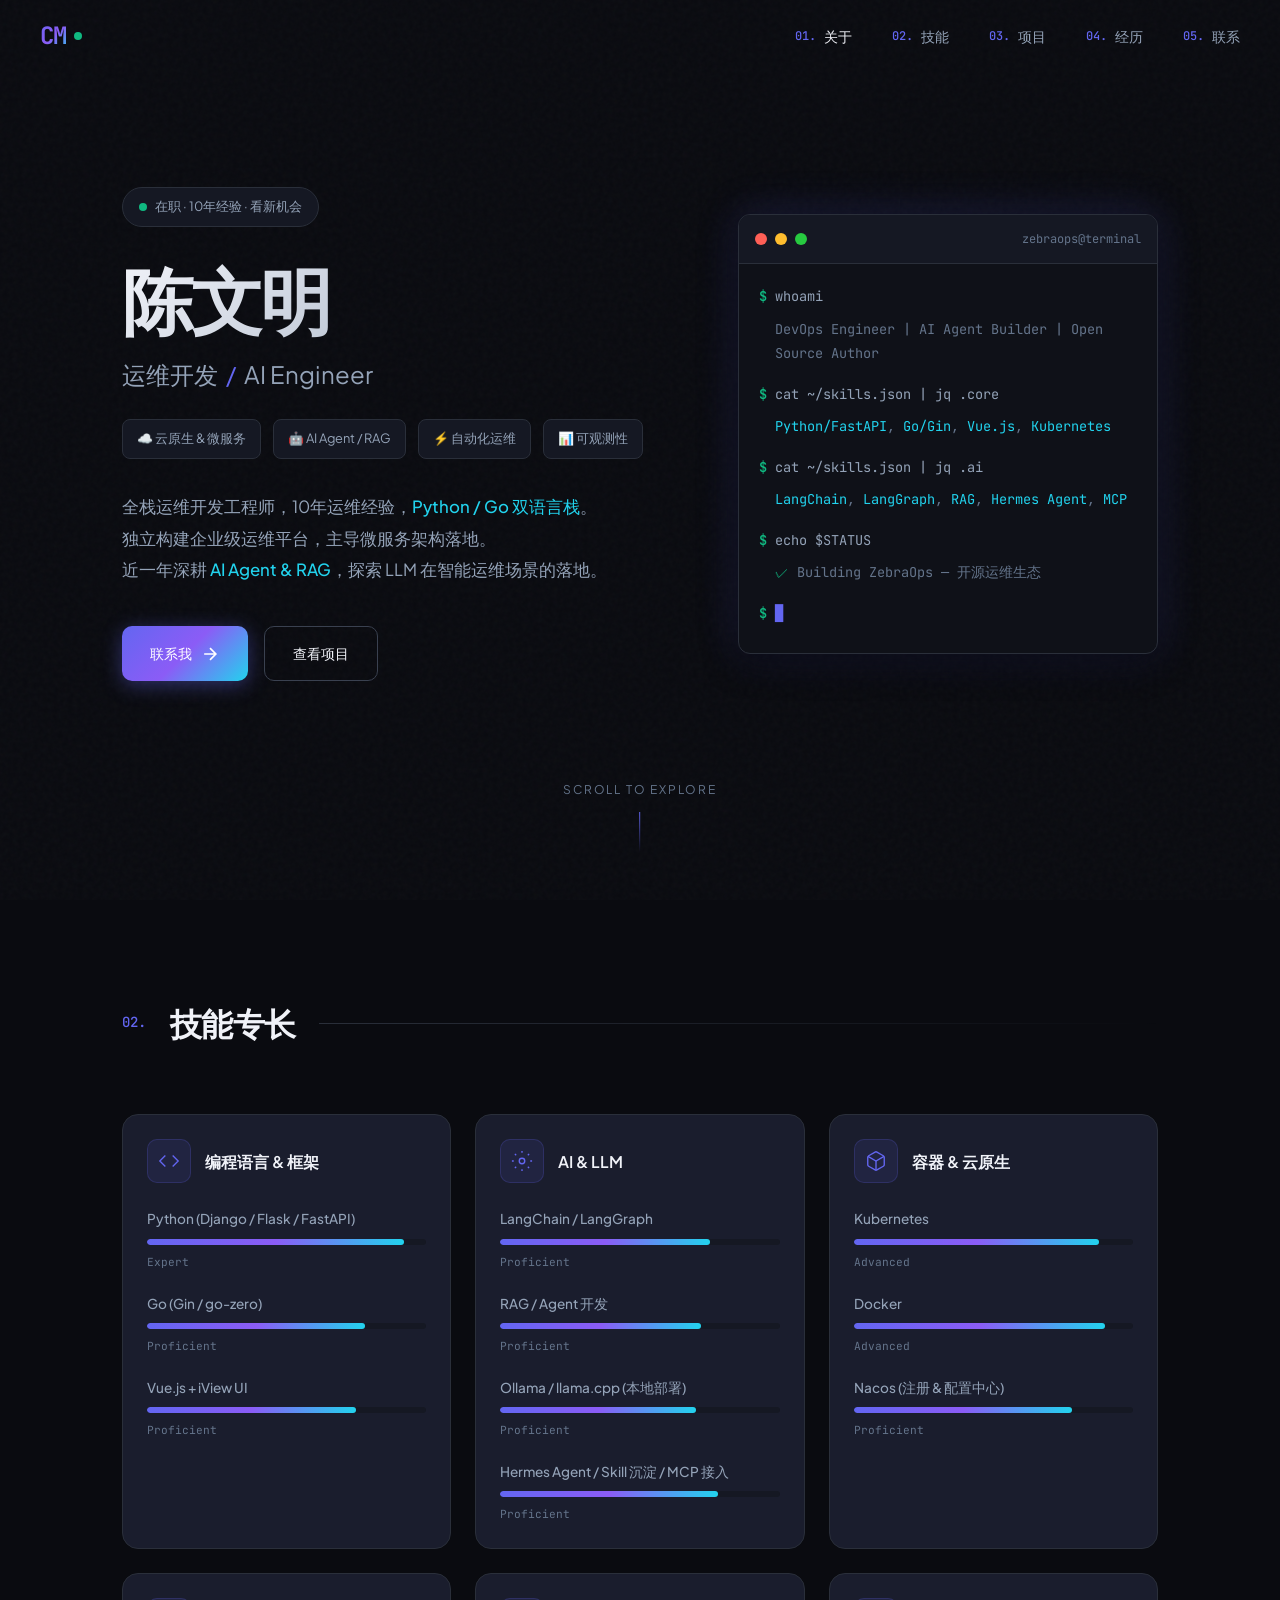
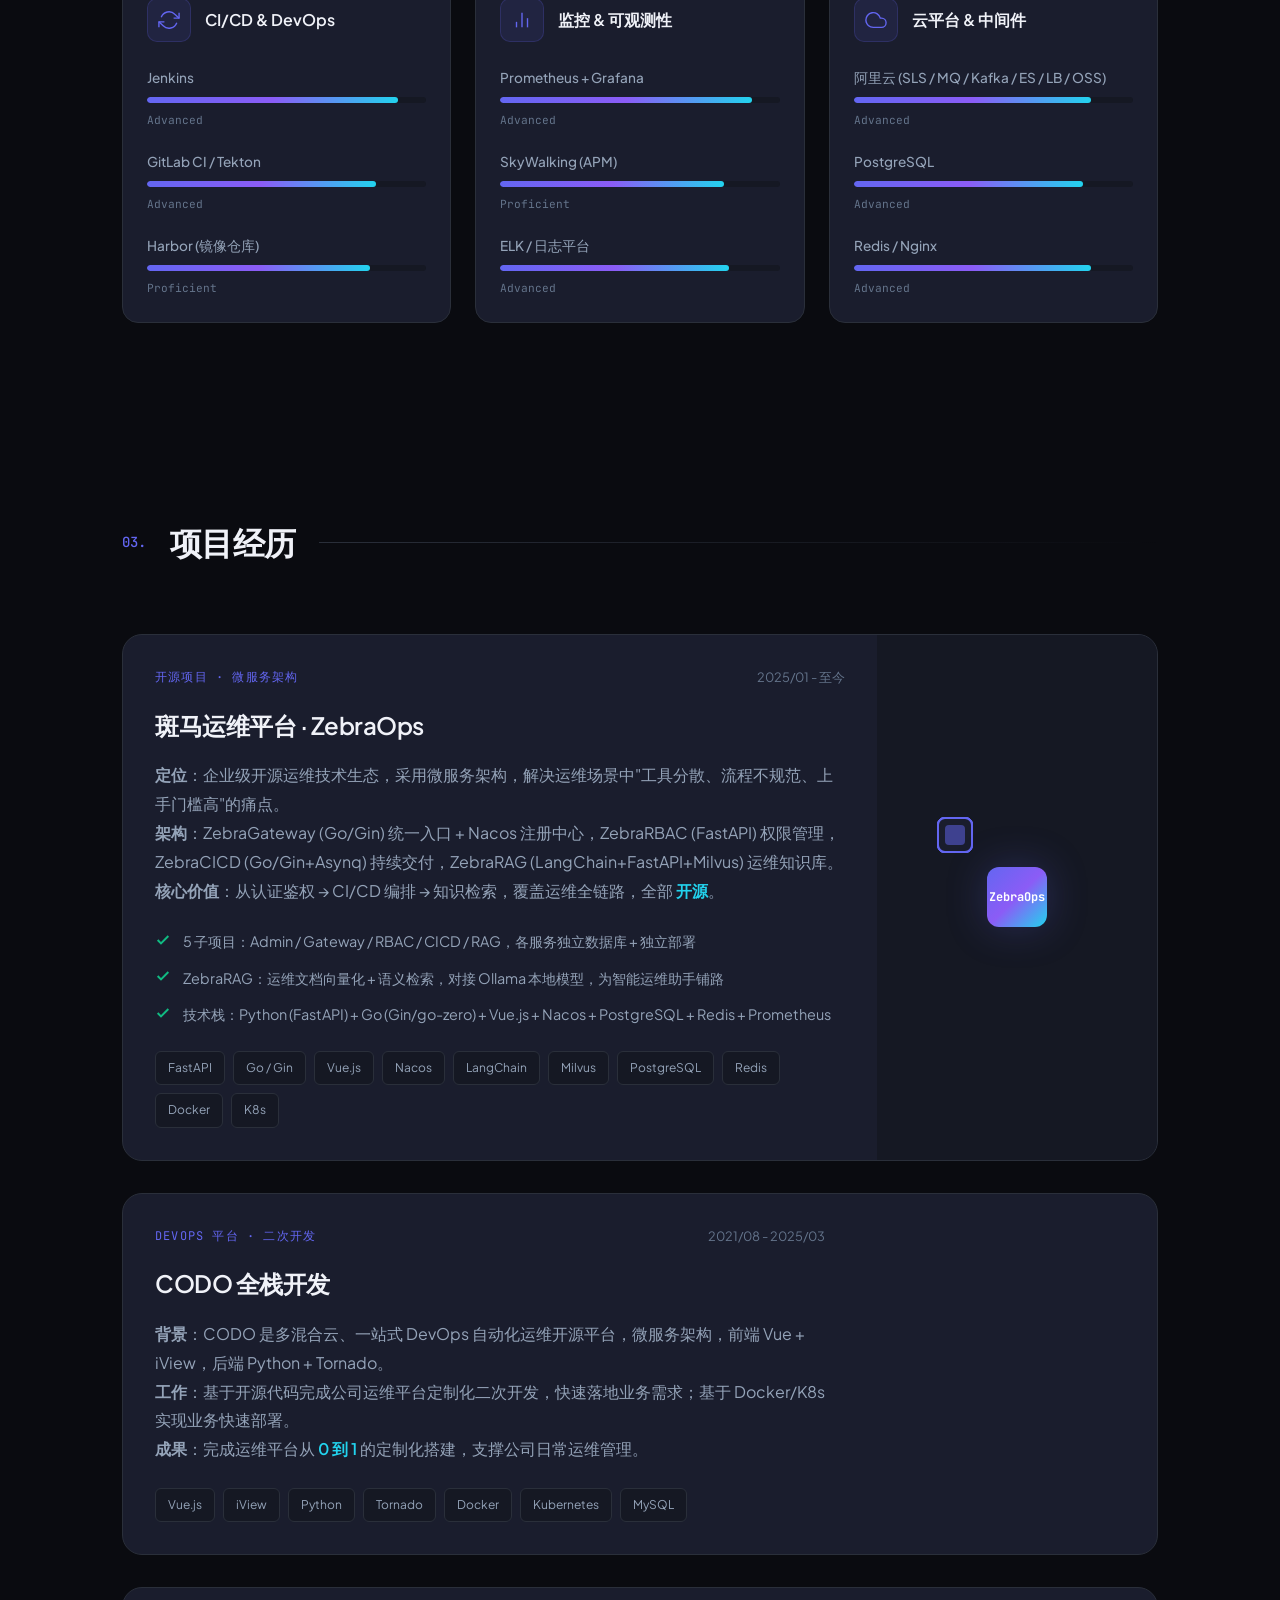
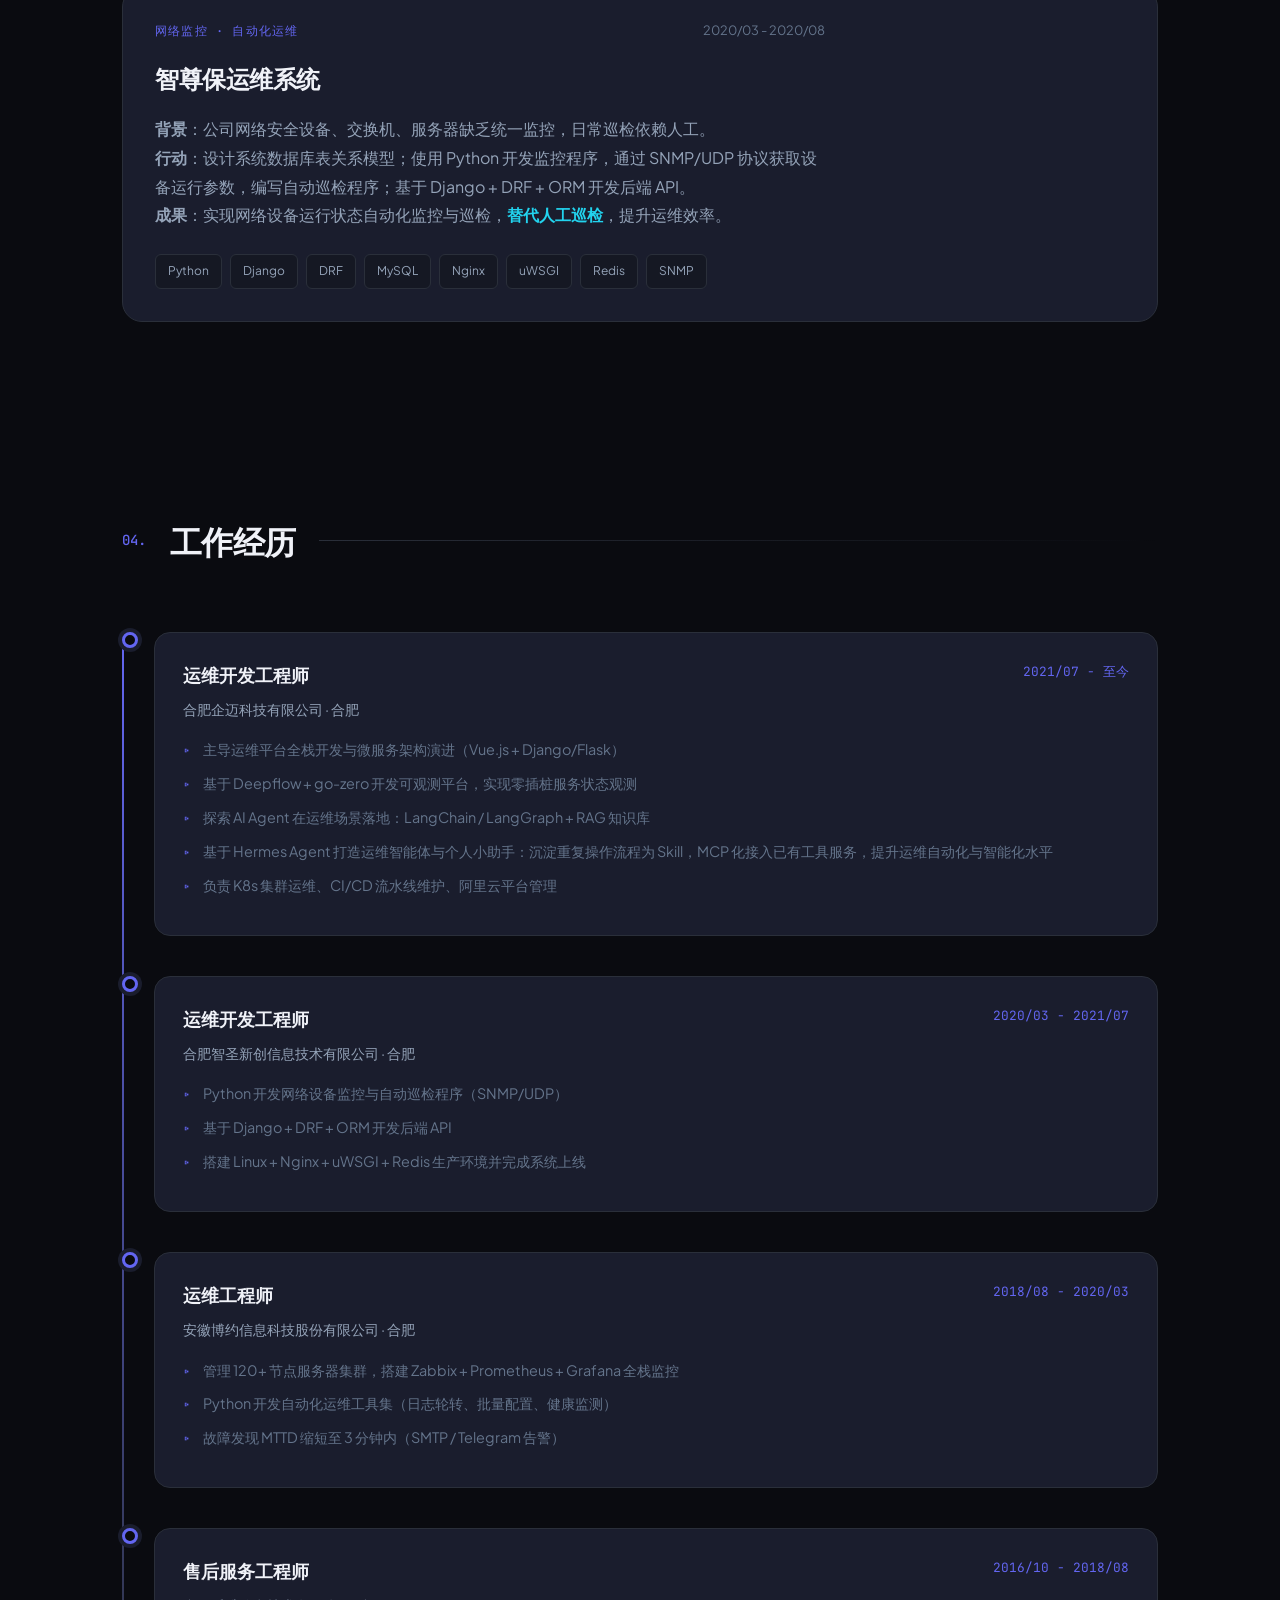
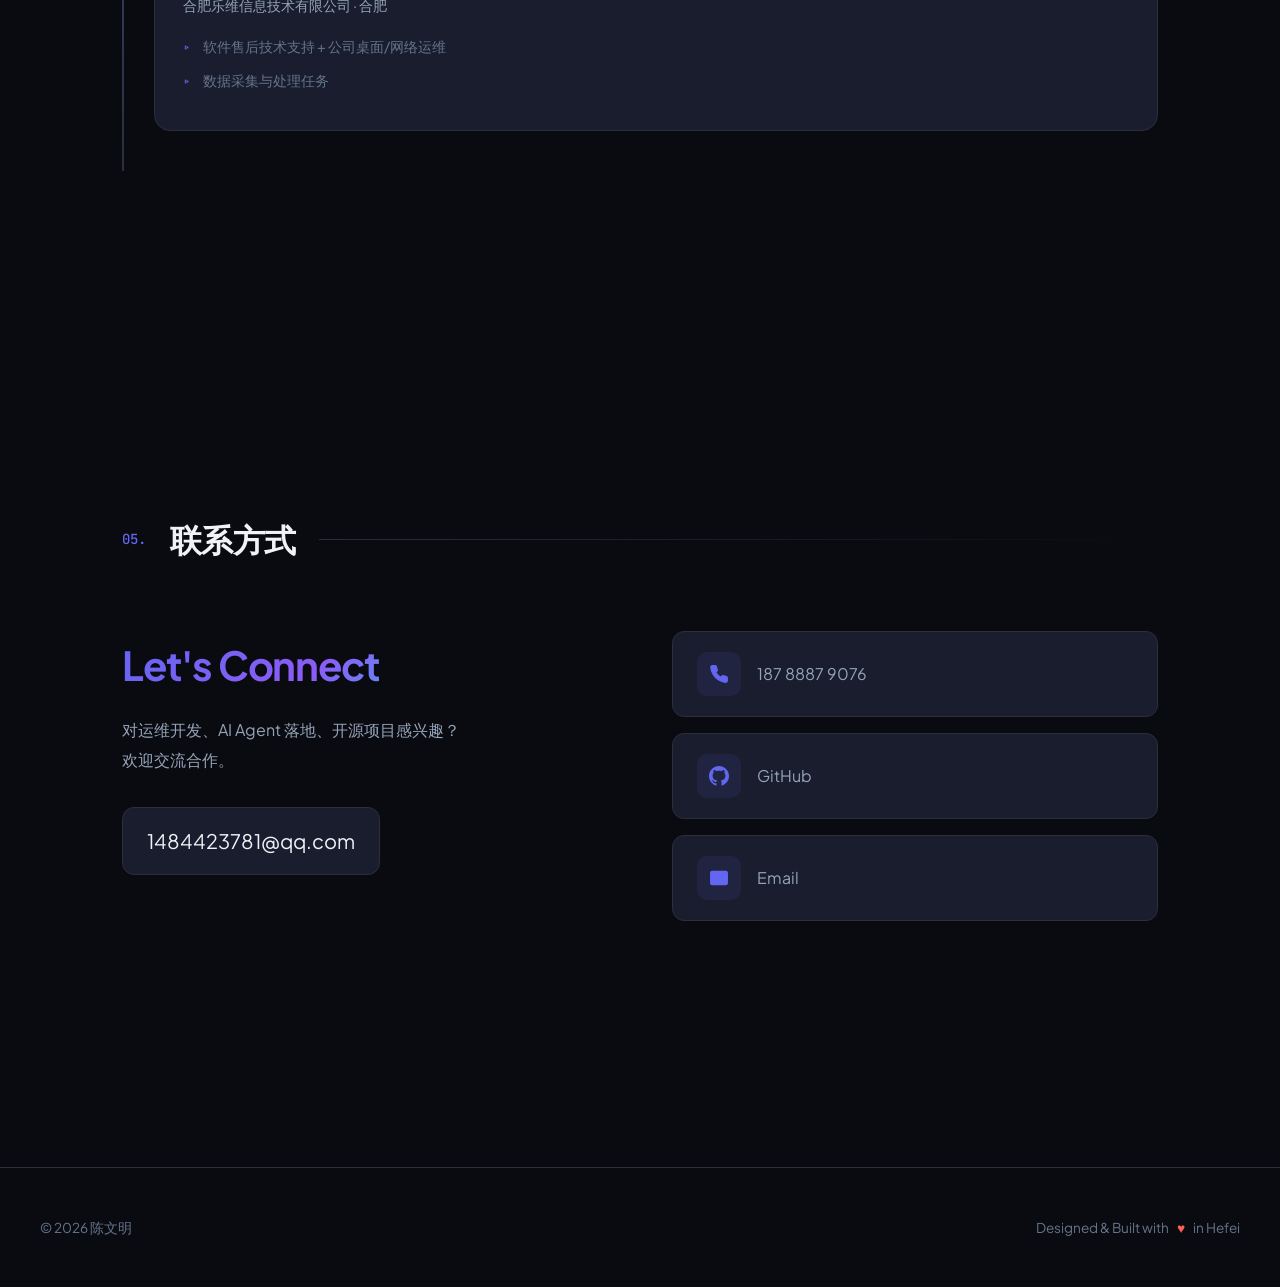
==== index.html @ 39ddcf72 "初始化简历仓库：在线版 + 打印版 PDF Co-Authored-By: Claude <noreply@anthropic.com>" ====
<!DOCTYPE html>
<html lang="zh-CN">
<head>
  <meta charset="UTF-8">
  <meta name="viewport" content="width=device-width, initial-scale=1.0">
  <title>陈文明 | 运维开发 / AI Engineer</title>
  <link rel="preconnect" href="https://fonts.googleapis.com">
  <link rel="preconnect" href="https://fonts.gstatic.com" crossorigin>
  <link href="https://fonts.googleapis.com/css2?family=JetBrains+Mono:wght@400;500;600&family=Plus+Jakarta+Sans:wght@300;400;500;600;700&display=swap" rel="stylesheet">
  <link rel="stylesheet" href="styles.css">
</head>
<body>
  <!-- 动态背景 -->
  <div class="bg-canvas" id="bgCanvas"></div>
  <div class="noise-overlay"></div>

  <!-- 导航栏 -->
  <nav class="navbar" id="navbar">
    <div class="nav-content">
      <a href="#" class="nav-logo">
        <span class="logo-text">CM</span>
        <span class="logo-dot"></span>
      </a>
      <ul class="nav-links">
        <li><a href="#about"><span>01.</span>关于</a></li>
        <li><a href="#skills"><span>02.</span>技能</a></li>
        <li><a href="#projects"><span>03.</span>项目</a></li>
        <li><a href="#experience"><span>04.</span>经历</a></li>
        <li><a href="#contact"><span>05.</span>联系</a></li>
      </ul>
      <button class="nav-toggle" aria-label="菜单">
        <span></span>
        <span></span>
        <span></span>
      </button>
    </div>
  </nav>

  <main class="container">
    <!-- 关于 - Hero Section -->
    <section class="hero" id="about">
      <div class="hero-content">
        <div class="hero-badge">
          <span class="badge-dot"></span>
          <span>在职 · 10年经验 · 看新机会</span>
        </div>
        <h1 class="hero-name">
          <span class="name-line">陈文明</span>
        </h1>
        <div class="hero-title-wrapper">
          <h2 class="hero-title">运维开发 <span class="title-separator">/</span> AI Engineer</h2>
        </div>
        <div class="hero-tags">
          <span class="hero-tag">☁️ 云原生 & 微服务</span>
          <span class="hero-tag">🤖 AI Agent / RAG</span>
          <span class="hero-tag">⚡ 自动化运维</span>
          <span class="hero-tag">📊 可观测性</span>
        </div>
        <p class="hero-summary">
          全栈运维开发工程师，10年运维经验，<span class="highlight">Python / Go 双语言栈</span>。<br>
          独立构建企业级运维平台，主导微服务架构落地。<br>
          近一年深耕 <span class="highlight">AI Agent & RAG</span>，探索 LLM 在智能运维场景的落地。
        </p>
        <div class="hero-actions">
          <a href="#contact" class="btn btn-primary">
            <span>联系我</span>
            <svg width="20" height="20" viewBox="0 0 24 24" fill="none" stroke="currentColor" stroke-width="2">
              <path d="M5 12h14M12 5l7 7-7 7"/>
            </svg>
          </a>
          <a href="#projects" class="btn btn-secondary">查看项目</a>
        </div>

        <!-- 滚动提示 -->
        <div class="scroll-indicator">
          <span>Scroll to explore</span>
          <div class="scroll-line"></div>
        </div>
      </div>

      <!-- 右侧装饰 - 终端 -->
      <div class="hero-visual">
        <div class="terminal-window">
          <div class="terminal-header">
            <span class="terminal-dot red"></span>
            <span class="terminal-dot yellow"></span>
            <span class="terminal-dot green"></span>
            <span class="terminal-title">zebraops@terminal</span>
          </div>
          <div class="terminal-body">
            <div class="terminal-line">
              <span class="prompt">$</span>
              <span class="command">whoami</span>
            </div>
            <div class="terminal-output">
              DevOps Engineer | AI Agent Builder | Open Source Author
            </div>
            <div class="terminal-line">
              <span class="prompt">$</span>
              <span class="command">cat ~/skills.json | jq .core</span>
            </div>
            <div class="terminal-output">
              <span class="skill-term">Python/FastAPI</span>, <span class="skill-term">Go/Gin</span>, <span class="skill-term">Vue.js</span>, <span class="skill-term">Kubernetes</span>
            </div>
            <div class="terminal-line">
              <span class="prompt">$</span>
              <span class="command">cat ~/skills.json | jq .ai</span>
            </div>
            <div class="terminal-output">
              <span class="skill-term">LangChain</span>, <span class="skill-term">LangGraph</span>, <span class="skill-term">RAG</span>, <span class="skill-term">Hermes Agent</span>, <span class="skill-term">MCP</span>
            </div>
            <div class="terminal-line">
              <span class="prompt">$</span>
              <span class="command">echo $STATUS</span>
            </div>
            <div class="terminal-output">
              <span class="success">✓</span> Building ZebraOps — 开源运维生态
            </div>
            <div class="terminal-line">
              <span class="prompt">$</span>
              <span class="cursor">█</span>
            </div>
          </div>
        </div>
      </div>
    </section>

    <!-- 技能部分 -->
    <section class="skills" id="skills">
      <div class="section-header">
        <span class="section-number">02.</span>
        <h2 class="section-title">技能专长</h2>
        <div class="section-line"></div>
      </div>

      <div class="skills-grid">
        <!-- 编程语言 & 框架 -->
        <div class="skill-card" data-category="language">
          <div class="skill-card-header">
            <div class="skill-icon-box">
              <svg viewBox="0 0 24 24" fill="none" stroke="currentColor" stroke-width="1.5">
                <polyline points="16 18 22 12 16 6"/>
                <polyline points="8 6 2 12 8 18"/>
              </svg>
            </div>
            <h3 class="skill-card-title">编程语言 & 框架</h3>
          </div>
          <div class="skill-list">
            <div class="skill-bar-item">
              <span class="skill-bar-label">Python (Django / Flask / FastAPI)</span>
              <div class="skill-bar-track">
                <div class="skill-bar-fill" data-width="92%"></div>
              </div>
              <span class="skill-bar-value">Expert</span>
            </div>
            <div class="skill-bar-item">
              <span class="skill-bar-label">Go (Gin / go-zero)</span>
              <div class="skill-bar-track">
                <div class="skill-bar-fill" data-width="78%"></div>
              </div>
              <span class="skill-bar-value">Proficient</span>
            </div>
            <div class="skill-bar-item">
              <span class="skill-bar-label">Vue.js + iView UI</span>
              <div class="skill-bar-track">
                <div class="skill-bar-fill" data-width="75%"></div>
              </div>
              <span class="skill-bar-value">Proficient</span>
            </div>
          </div>
        </div>

        <!-- AI & LLM -->
        <div class="skill-card" data-category="ai">
          <div class="skill-card-header">
            <div class="skill-icon-box">
              <svg viewBox="0 0 24 24" fill="none" stroke="currentColor" stroke-width="1.5">
                <circle cx="12" cy="12" r="3"/>
                <path d="M12 1v2M12 21v2M4.22 4.22l1.42 1.42M18.36 18.36l1.42 1.42M1 12h2M21 12h2M4.22 19.78l1.42-1.42M18.36 5.64l1.42-1.42"/>
              </svg>
            </div>
            <h3 class="skill-card-title">AI & LLM</h3>
          </div>
          <div class="skill-list">
            <div class="skill-bar-item">
              <span class="skill-bar-label">LangChain / LangGraph</span>
              <div class="skill-bar-track">
                <div class="skill-bar-fill" data-width="75%"></div>
              </div>
              <span class="skill-bar-value">Proficient</span>
            </div>
            <div class="skill-bar-item">
              <span class="skill-bar-label">RAG / Agent 开发</span>
              <div class="skill-bar-track">
                <div class="skill-bar-fill" data-width="72%"></div>
              </div>
              <span class="skill-bar-value">Proficient</span>
            </div>
            <div class="skill-bar-item">
              <span class="skill-bar-label">Ollama / llama.cpp (本地部署)</span>
              <div class="skill-bar-track">
                <div class="skill-bar-fill" data-width="70%"></div>
              </div>
              <span class="skill-bar-value">Proficient</span>
            </div>
            <div class="skill-bar-item">
              <span class="skill-bar-label">Hermes Agent / Skill 沉淀 / MCP 接入</span>
              <div class="skill-bar-track">
                <div class="skill-bar-fill" data-width="78%"></div>
              </div>
              <span class="skill-bar-value">Proficient</span>
            </div>
          </div>
        </div>

        <!-- 容器 & 云原生 -->
        <div class="skill-card" data-category="containers">
          <div class="skill-card-header">
            <div class="skill-icon-box">
              <svg viewBox="0 0 24 24" fill="none" stroke="currentColor" stroke-width="1.5">
                <path d="M21 16V8a2 2 0 00-1-1.73l-7-4a2 2 0 00-2 0l-7 4A2 2 0 003 8v8a2 2 0 001 1.73l7 4a2 2 0 002 0l7-4A2 2 0 0021 16z"/>
                <polyline points="3.27 6.96 12 12.01 20.73 6.96"/>
                <line x1="12" y1="22.08" x2="12" y2="12"/>
              </svg>
            </div>
            <h3 class="skill-card-title">容器 & 云原生</h3>
          </div>
          <div class="skill-list">
            <div class="skill-bar-item">
              <span class="skill-bar-label">Kubernetes</span>
              <div class="skill-bar-track">
                <div class="skill-bar-fill" data-width="88%"></div>
              </div>
              <span class="skill-bar-value">Advanced</span>
            </div>
            <div class="skill-bar-item">
              <span class="skill-bar-label">Docker</span>
              <div class="skill-bar-track">
                <div class="skill-bar-fill" data-width="90%"></div>
              </div>
              <span class="skill-bar-value">Advanced</span>
            </div>
            <div class="skill-bar-item">
              <span class="skill-bar-label">Nacos (注册 & 配置中心)</span>
              <div class="skill-bar-track">
                <div class="skill-bar-fill" data-width="78%"></div>
              </div>
              <span class="skill-bar-value">Proficient</span>
            </div>
          </div>
        </div>

        <!-- CI/CD -->
        <div class="skill-card" data-category="cicd">
          <div class="skill-card-header">
            <div class="skill-icon-box">
              <svg viewBox="0 0 24 24" fill="none" stroke="currentColor" stroke-width="1.5">
                <polyline points="23 4 23 10 17 10"/>
                <polyline points="1 20 1 14 7 14"/>
                <path d="M3.51 9a9 9 0 0114.85-3.36L23 10M1 14l4.64 4.36A9 9 0 0020.49 15"/>
              </svg>
            </div>
            <h3 class="skill-card-title">CI/CD & DevOps</h3>
          </div>
          <div class="skill-list">
            <div class="skill-bar-item">
              <span class="skill-bar-label">Jenkins</span>
              <div class="skill-bar-track">
                <div class="skill-bar-fill" data-width="90%"></div>
              </div>
              <span class="skill-bar-value">Advanced</span>
            </div>
            <div class="skill-bar-item">
              <span class="skill-bar-label">GitLab CI / Tekton</span>
              <div class="skill-bar-track">
                <div class="skill-bar-fill" data-width="82%"></div>
              </div>
              <span class="skill-bar-value">Advanced</span>
            </div>
            <div class="skill-bar-item">
              <span class="skill-bar-label">Harbor (镜像仓库)</span>
              <div class="skill-bar-track">
                <div class="skill-bar-fill" data-width="80%"></div>
              </div>
              <span class="skill-bar-value">Proficient</span>
            </div>
          </div>
        </div>

        <!-- 监控 & 可观测 -->
        <div class="skill-card" data-category="observability">
          <div class="skill-card-header">
            <div class="skill-icon-box">
              <svg viewBox="0 0 24 24" fill="none" stroke="currentColor" stroke-width="1.5">
                <line x1="18" y1="20" x2="18" y2="10"/>
                <line x1="12" y1="20" x2="12" y2="4"/>
                <line x1="6" y1="20" x2="6" y2="14"/>
              </svg>
            </div>
            <h3 class="skill-card-title">监控 & 可观测性</h3>
          </div>
          <div class="skill-list">
            <div class="skill-bar-item">
              <span class="skill-bar-label">Prometheus + Grafana</span>
              <div class="skill-bar-track">
                <div class="skill-bar-fill" data-width="90%"></div>
              </div>
              <span class="skill-bar-value">Advanced</span>
            </div>
            <div class="skill-bar-item">
              <span class="skill-bar-label">SkyWalking (APM)</span>
              <div class="skill-bar-track">
                <div class="skill-bar-fill" data-width="80%"></div>
              </div>
              <span class="skill-bar-value">Proficient</span>
            </div>
            <div class="skill-bar-item">
              <span class="skill-bar-label">ELK / 日志平台</span>
              <div class="skill-bar-track">
                <div class="skill-bar-fill" data-width="82%"></div>
              </div>
              <span class="skill-bar-value">Advanced</span>
            </div>
          </div>
        </div>

        <!-- 云平台 -->
        <div class="skill-card" data-category="cloud">
          <div class="skill-card-header">
            <div class="skill-icon-box">
              <svg viewBox="0 0 24 24" fill="none" stroke="currentColor" stroke-width="1.5">
                <path d="M18 10h-1.26A8 8 0 109 20h9a5 5 0 000-10z"/>
              </svg>
            </div>
            <h3 class="skill-card-title">云平台 & 中间件</h3>
          </div>
          <div class="skill-list">
            <div class="skill-bar-item">
              <span class="skill-bar-label">阿里云 (SLS / MQ / Kafka / ES / LB / OSS)</span>
              <div class="skill-bar-track">
                <div class="skill-bar-fill" data-width="85%"></div>
              </div>
              <span class="skill-bar-value">Advanced</span>
            </div>
            <div class="skill-bar-item">
              <span class="skill-bar-label">PostgreSQL</span>
              <div class="skill-bar-track">
                <div class="skill-bar-fill" data-width="82%"></div>
              </div>
              <span class="skill-bar-value">Advanced</span>
            </div>
            <div class="skill-bar-item">
              <span class="skill-bar-label">Redis / Nginx</span>
              <div class="skill-bar-track">
                <div class="skill-bar-fill" data-width="85%"></div>
              </div>
              <span class="skill-bar-value">Advanced</span>
            </div>
          </div>
        </div>
      </div>
    </section>

    <!-- 项目经历 -->
    <section class="projects" id="projects">
      <div class="section-header">
        <span class="section-number">03.</span>
        <h2 class="section-title">项目经历</h2>
        <div class="section-line"></div>
      </div>

      <div class="project-list">
        <!-- 项目 1: ZebraOps -->
        <article class="project-card featured">
          <div class="project-content">
            <div class="project-meta">
              <span class="project-category">开源项目 · 微服务架构</span>
              <span class="project-period">2025/01 - 至今</span>
            </div>
            <h3 class="project-title">斑马运维平台 · ZebraOps</h3>
            <p class="project-desc">
              <strong>定位</strong>：企业级开源运维技术生态，采用微服务架构，解决运维场景中"工具分散、流程不规范、上手门槛高"的痛点。<br>
              <strong>架构</strong>：ZebraGateway (Go/Gin) 统一入口 + Nacos 注册中心，ZebraRBAC (FastAPI) 权限管理，ZebraCICD (Go/Gin+Asynq) 持续交付，ZebraRAG (LangChain+FastAPI+Milvus) 运维知识库。<br>
              <strong>核心价值</strong>：从认证鉴权 → CI/CD 编排 → 知识检索，覆盖运维全链路，全部 <span class="metric">开源</span>。
            </p>
            <div class="project-highlights">
              <div class="highlight-item">
                <svg width="16" height="16" viewBox="0 0 24 24" fill="none" stroke="currentColor" stroke-width="3">
                  <polyline points="20 6 9 17 4 12"/>
                </svg>
                <span>5 子项目：Admin / Gateway / RBAC / CICD / RAG，各服务独立数据库 + 独立部署</span>
              </div>
              <div class="highlight-item">
                <svg width="16" height="16" viewBox="0 0 24 24" fill="none" stroke="currentColor" stroke-width="3">
                  <polyline points="20 6 9 17 4 12"/>
                </svg>
                <span>ZebraRAG：运维文档向量化 + 语义检索，对接 Ollama 本地模型，为智能运维助手铺路</span>
              </div>
              <div class="highlight-item">
                <svg width="16" height="16" viewBox="0 0 24 24" fill="none" stroke="currentColor" stroke-width="3">
                  <polyline points="20 6 9 17 4 12"/>
                </svg>
                <span>技术栈：Python (FastAPI) + Go (Gin/go-zero) + Vue.js + Nacos + PostgreSQL + Redis + Prometheus</span>
              </div>
            </div>
            <div class="project-tech">
              <span>FastAPI</span>
              <span>Go / Gin</span>
              <span>Vue.js</span>
              <span>Nacos</span>
              <span>LangChain</span>
              <span>Milvus</span>
              <span>PostgreSQL</span>
              <span>Redis</span>
              <span>Docker</span>
              <span>K8s</span>
            </div>
          </div>
          <div class="project-visual">
            <div class="project-image">
              <div class="k8s-visual">
                <div class="k8s-center">ZebraOps</div>
                <div class="k8s-pod pod-1"></div>
                <div class="k8s-pod pod-2"></div>
                <div class="k8s-pod pod-3"></div>
                <div class="k8s-pod pod-4"></div>
              </div>
            </div>
          </div>
        </article>

        <!-- 项目 2: CODO -->
        <article class="project-card">
          <div class="project-content">
            <div class="project-meta">
              <span class="project-category">DevOps 平台 · 二次开发</span>
              <span class="project-period">2021/08 - 2025/03</span>
            </div>
            <h3 class="project-title">CODO 全栈开发</h3>
            <p class="project-desc">
              <strong>背景</strong>：CODO 是多混合云、一站式 DevOps 自动化运维开源平台，微服务架构，前端 Vue + iView，后端 Python + Tornado。<br>
              <strong>工作</strong>：基于开源代码完成公司运维平台定制化二次开发，快速落地业务需求；基于 Docker/K8s 实现业务快速部署。<br>
              <strong>成果</strong>：完成运维平台从 <span class="metric">0 到 1</span> 的定制化搭建，支撑公司日常运维管理。
            </p>
            <div class="project-tech">
              <span>Vue.js</span>
              <span>iView</span>
              <span>Python</span>
              <span>Tornado</span>
              <span>Docker</span>
              <span>Kubernetes</span>
              <span>MySQL</span>
            </div>
          </div>
        </article>

        <!-- 项目 3: 智尊保 -->
        <article class="project-card">
          <div class="project-content">
            <div class="project-meta">
              <span class="project-category">网络监控 · 自动化运维</span>
              <span class="project-period">2020/03 - 2020/08</span>
            </div>
            <h3 class="project-title">智尊保运维系统</h3>
            <p class="project-desc">
              <strong>背景</strong>：公司网络安全设备、交换机、服务器缺乏统一监控，日常巡检依赖人工。<br>
              <strong>行动</strong>：设计系统数据库表关系模型；使用 Python 开发监控程序，通过 SNMP/UDP 协议获取设备运行参数，编写自动巡检程序；基于 Django + DRF + ORM 开发后端 API。<br>
              <strong>成果</strong>：实现网络设备运行状态自动化监控与巡检，<span class="metric">替代人工巡检</span>，提升运维效率。
            </p>
            <div class="project-tech">
              <span>Python</span>
              <span>Django</span>
              <span>DRF</span>
              <span>MySQL</span>
              <span>Nginx</span>
              <span>uWSGI</span>
              <span>Redis</span>
              <span>SNMP</span>
            </div>
          </div>
        </article>
      </div>
    </section>

    <!-- 工作经历 -->
    <section class="experience" id="experience">
      <div class="section-header">
        <span class="section-number">04.</span>
        <h2 class="section-title">工作经历</h2>
        <div class="section-line"></div>
      </div>

      <div class="timeline">
        <div class="timeline-item">
          <div class="timeline-content">
            <div class="timeline-header">
              <div>
                <h3 class="timeline-title">运维开发工程师</h3>
                <p class="timeline-company">合肥企迈科技有限公司 · 合肥</p>
              </div>
              <span class="timeline-period">2021/07 - 至今</span>
            </div>
            <ul class="timeline-desc">
              <li>主导运维平台全栈开发与微服务架构演进（Vue.js + Django/Flask）</li>
              <li>基于 Deepflow + go-zero 开发可观测平台，实现零插桩服务状态观测</li>
              <li>探索 AI Agent 在运维场景落地：LangChain / LangGraph + RAG 知识库</li>
              <li>基于 Hermes Agent 打造运维智能体与个人小助手：沉淀重复操作流程为 Skill，MCP 化接入已有工具服务，提升运维自动化与智能化水平</li>
              <li>负责 K8s 集群运维、CI/CD 流水线维护、阿里云平台管理</li>
            </ul>
          </div>
        </div>
        <div class="timeline-item">
          <div class="timeline-content">
            <div class="timeline-header">
              <div>
                <h3 class="timeline-title">运维开发工程师</h3>
                <p class="timeline-company">合肥智圣新创信息技术有限公司 · 合肥</p>
              </div>
              <span class="timeline-period">2020/03 - 2021/07</span>
            </div>
            <ul class="timeline-desc">
              <li>Python 开发网络设备监控与自动巡检程序（SNMP/UDP）</li>
              <li>基于 Django + DRF + ORM 开发后端 API</li>
              <li>搭建 Linux + Nginx + uWSGI + Redis 生产环境并完成系统上线</li>
            </ul>
          </div>
        </div>
        <div class="timeline-item">
          <div class="timeline-content">
            <div class="timeline-header">
              <div>
                <h3 class="timeline-title">运维工程师</h3>
                <p class="timeline-company">安徽博约信息科技股份有限公司 · 合肥</p>
              </div>
              <span class="timeline-period">2018/08 - 2020/03</span>
            </div>
            <ul class="timeline-desc">
              <li>管理 120+ 节点服务器集群，搭建 Zabbix + Prometheus + Grafana 全栈监控</li>
              <li>Python 开发自动化运维工具集（日志轮转、批量配置、健康监测）</li>
              <li>故障发现 MTTD 缩短至 3 分钟内（SMTP / Telegram 告警）</li>
            </ul>
          </div>
        </div>
        <div class="timeline-item">
          <div class="timeline-content">
            <div class="timeline-header">
              <div>
                <h3 class="timeline-title">售后服务工程师</h3>
                <p class="timeline-company">合肥乐维信息技术有限公司 · 合肥</p>
              </div>
              <span class="timeline-period">2016/10 - 2018/08</span>
            </div>
            <ul class="timeline-desc">
              <li>软件售后技术支持 + 公司桌面/网络运维</li>
              <li>数据采集与处理任务</li>
            </ul>
          </div>
        </div>
      </div>
    </section>

    <!-- 联系方式 -->
    <section class="contact" id="contact">
      <div class="section-header">
        <span class="section-number">05.</span>
        <h2 class="section-title">联系方式</h2>
        <div class="section-line"></div>
      </div>

      <div class="contact-content">
        <div class="contact-main">
          <h3 class="contact-title">Let's Connect</h3>
          <p class="contact-desc">
            对运维开发、AI Agent 落地、开源项目感兴趣？<br>
            欢迎交流合作。
          </p>
          <a href="mailto:1484423781@qq.com" class="contact-email">
            1484423781@qq.com
          </a>
        </div>

        <div class="contact-links">
          <a href="tel:+86-18788879076" class="contact-link-card">
            <div class="contact-icon">
              <svg viewBox="0 0 24 24" fill="none" stroke="currentColor" stroke-width="1.5">
                <path d="M22 16.92v3a2 2 0 01-2.18 2 19.79 19.79 0 01-8.63-3.07 19.5 19.5 0 01-6-6 19.79 19.79 0 01-3.07-8.67A2 2 0 014.11 2h3a2 2 0 012 1.72 12.84 12.84 0 00.7 2.81 2 2 0 01-.45 2.11L8.09 9.91a16 16 0 006 6l1.27-1.27a2 2 0 012.11-.45 12.84 12.84 0 002.81.7A2 2 0 0122 16.92z"/>
              </svg>
            </div>
            <span>187 8887 9076</span>
          </a>
          <a href="https://github.com/ZebraOps" target="_blank" class="contact-link-card">
            <div class="contact-icon">
              <svg viewBox="0 0 24 24" fill="currentColor">
                <path d="M12 0c-6.626 0-12 5.373-12 12 0 5.302 3.438 9.8 8.207 11.387.599.111.793-.261.793-.577v-2.234c-3.338.726-4.033-1.416-4.033-1.416-.546-1.387-1.333-1.756-1.333-1.756-1.089-.745.083-.729.083-.729 1.205.084 1.839 1.237 1.839 1.237 1.07 1.834 2.807 1.304 3.492.997.107-.775.418-1.305.762-1.604-2.665-.305-5.467-1.334-5.467-5.931 0-1.311.469-2.381 1.236-3.221-.124-.303-.535-1.524.117-3.176 0 0 1.008-.322 3.301 1.23.957-.266 1.983-.399 3.003-.404 1.02.005 2.047.138 3.006.404 2.291-1.552 3.297-1.23 3.297-1.23.653 1.653.242 2.874.118 3.176.77.84 1.235 1.911 1.235 3.221 0 4.609-2.807 5.624-5.479 5.921.43.372.823 1.102.823 2.222v3.293c0 .319.192.694.801.576 4.765-1.589 8.199-6.086 8.199-11.386 0-6.627-5.373-12-12-12z"/>
              </svg>
            </div>
            <span>GitHub</span>
          </a>
          <a href="mailto:1484423781@qq.com" class="contact-link-card">
            <div class="contact-icon">
              <svg viewBox="0 0 24 24" fill="none" stroke="currentColor" stroke-width="1.5">
                <path d="M4 4h16c1.1 0 2 .9 2 2v12c0 1.1-.9 2-2 2H4c-1.1 0-2-.9-2-2V6c0-1.1.9-2 2-2z"/>
                <polyline points="22,6 12,13 2,6"/>
              </svg>
            </div>
            <span>Email</span>
          </a>
        </div>
      </div>
    </section>
  </main>

  <footer class="footer">
    <div class="footer-content">
      <p>&copy; 2026 陈文明</p>
      <div class="footer-design">
        <span>Designed & Built with</span>
        <span class="heart">♥</span>
        <span>in Hefei</span>
      </div>
    </div>
  </footer>

  <script src="script.js"></script>
</body>
</html>
---- styles.css ----
/* ========================================
   陈文明 | DevOps/SRE 个人简历
   设计风格：科技未来感 + 极简精致
   ======================================== */

/* CSS 变量定义 */
:root {
  /* 主色调 - 深空蓝黑 */
  --bg-primary: #0a0b10;
  --bg-secondary: #0f1118;
  --bg-tertiary: #151823;
  --bg-card: #1a1d2d;
  --bg-card-hover: #222638;

  /* 文字 */
  --text-primary: #f0f2f8;
  --text-secondary: #94a3b8;
  --text-muted: #64748b;

  /* 强调色 - 科技蓝紫渐变 */
  --accent-primary: #6366f1;
  --accent-secondary: #8b5cf6;
  --accent-cyan: #22d3ee;
  --accent-emerald: #10b981;
  --accent-gradient: linear-gradient(135deg, #6366f1 0%, #8b5cf6 50%, #22d3ee 100%);
  --accent-gradient-horizontal: linear-gradient(90deg, #6366f1 0%, #8b5cf6 50%, #22d3ee 100%);

  /* 边框 */
  --border-color: #2a2f3a;
  --border-light: #3a4150;
  --border-glow: rgba(99, 102, 241, 0.5);

  /* 阴影 */
  --shadow-sm: 0 2px 8px rgba(0, 0, 0, 0.4);
  --shadow-md: 0 4px 16px rgba(0, 0, 0, 0.5);
  --shadow-lg: 0 8px 32px rgba(0, 0, 0, 0.6);
  --shadow-glow: 0 0 40px rgba(99, 102, 241, 0.25);
  --shadow-glow-strong: 0 0 60px rgba(99, 102, 241, 0.4);

  /* 字体 */
  --font-sans: 'Plus Jakarta Sans', -apple-system, BlinkMacSystemFont, 'PingFang SC', sans-serif;
  --font-mono: 'JetBrains Mono', 'Fira Code', monospace;

  /* 过渡 */
  --transition-fast: 0.15s ease;
  --transition-base: 0.3s cubic-bezier(0.4, 0, 0.2, 1);
  --transition-slow: 0.5s cubic-bezier(0.4, 0, 0.2, 1);
}

/* 基础重置 */
*, *::before, *::after {
  margin: 0;
  padding: 0;
  box-sizing: border-box;
}

html {
  scroll-behavior: smooth;
  scroll-padding-top: 100px;
}

body {
  font-family: var(--font-sans);
  background-color: var(--bg-primary);
  color: var(--text-primary);
  line-height: 1.7;
  min-height: 100vh;
  overflow-x: hidden;
  -webkit-font-smoothing: antialiased;
  -moz-osx-font-smoothing: grayscale;
}

/* 动态背景 Canvas */
.bg-canvas {
  position: fixed;
  top: 0;
  left: 0;
  width: 100%;
  height: 100%;
  z-index: -2;
  pointer-events: none;
}

/* 噪点纹理叠加 */
.noise-overlay {
  position: fixed;
  top: 0;
  left: 0;
  width: 100%;
  height: 100%;
  z-index: -1;
  pointer-events: none;
  opacity: 0.03;
  background-image: url("data:image/svg+xml,%3Csvg viewBox='0 0 200 200' xmlns='http://www.w3.org/2000/svg'%3E%3Cfilter id='noise'%3E%3CfeTurbulence type='fractalNoise' baseFrequency='0.9' numOctaves='4' stitchTiles='stitch'/%3E%3C/filter%3E%3Crect width='100%' height='100%' filter='url(%23noise)'/%3E%3C/svg%3E");
}

/* ========================================
   导航栏
   ======================================== */
.navbar {
  position: fixed;
  top: 0;
  left: 0;
  right: 0;
  z-index: 1000;
  padding: 1rem 2rem;
  transition: all var(--transition-base);
}

.navbar::before {
  content: '';
  position: absolute;
  inset: 0;
  background: rgba(10, 11, 16, 0.8);
  backdrop-filter: blur(20px);
  -webkit-backdrop-filter: blur(20px);
  opacity: 0;
  transition: opacity var(--transition-base);
  border-bottom: 1px solid transparent;
}

.navbar.scrolled::before {
  opacity: 1;
  border-bottom-color: var(--border-color);
}

.nav-content {
  position: relative;
  max-width: 1200px;
  margin: 0 auto;
  display: flex;
  justify-content: space-between;
  align-items: center;
}

.nav-logo {
  display: flex;
  align-items: center;
  gap: 0.5rem;
  text-decoration: none;
  z-index: 10;
}

.logo-text {
  font-size: 1.5rem;
  font-weight: 700;
  background: var(--accent-gradient);
  -webkit-background-clip: text;
  -webkit-text-fill-color: transparent;
  background-clip: text;
  font-family: var(--font-mono);
  letter-spacing: -0.05em;
}

.logo-dot {
  width: 8px;
  height: 8px;
  background: var(--accent-emerald);
  border-radius: 50%;
  animation: pulse 2s ease-in-out infinite;
}

@keyframes pulse {
  0%, 100% { opacity: 1; transform: scale(1); }
  50% { opacity: 0.5; transform: scale(0.8); }
}

.nav-links {
  display: flex;
  list-style: none;
  gap: 2.5rem;
}

.nav-links a {
  display: flex;
  align-items: center;
  gap: 0.5rem;
  color: var(--text-secondary);
  text-decoration: none;
  font-size: 0.875rem;
  font-weight: 500;
  transition: color var(--transition-fast);
  position: relative;
}

.nav-links span {
  font-family: var(--font-mono);
  font-size: 0.75rem;
  color: var(--accent-primary);
}

.nav-links a::after {
  content: '';
  position: absolute;
  bottom: -6px;
  left: 0;
  width: 0;
  height: 2px;
  background: var(--accent-gradient-horizontal);
  transition: width var(--transition-base);
}

.nav-links a:hover {
  color: var(--text-primary);
}

.nav-links a:hover::after {
  width: 100%;
}

.nav-toggle {
  display: none;
  flex-direction: column;
  gap: 5px;
  background: none;
  border: none;
  cursor: pointer;
  padding: 8px;
  z-index: 10;
}

.nav-toggle span {
  width: 24px;
  height: 2px;
  background: var(--text-primary);
  transition: all var(--transition-fast);
}

/* ========================================
   主容器
   ======================================== */
.container {
  max-width: 1100px;
  margin: 0 auto;
  padding: 0 2rem;
}

/* ========================================
   通用区块样式
   ======================================== */
section {
  padding: 6rem 0;
  min-height: 100vh;
  display: flex;
  flex-direction: column;
  justify-content: center;
}

.section-header {
  display: flex;
  align-items: center;
  gap: 1.5rem;
  margin-bottom: 4rem;
}

.section-number {
  font-family: var(--font-mono);
  font-size: 0.875rem;
  color: var(--accent-primary);
  font-weight: 500;
}

.section-title {
  font-size: 2rem;
  font-weight: 600;
  color: var(--text-primary);
  letter-spacing: -0.02em;
}

.section-line {
  flex: 1;
  height: 1px;
  background: linear-gradient(90deg, var(--border-color) 0%, transparent 100%);
}

/* ========================================
   Hero Section
   ======================================== */
.hero {
  min-height: 100vh;
  display: grid;
  grid-template-columns: 1fr 450px;
  gap: 4rem;
  align-items: center;
  padding-top: 4rem;
}

.hero-content {
  max-width: 600px;
}

.hero-badge {
  display: inline-flex;
  align-items: center;
  gap: 0.5rem;
  background: var(--bg-tertiary);
  border: 1px solid var(--border-color);
  padding: 0.5rem 1rem;
  border-radius: 9999px;
  font-size: 0.8rem;
  color: var(--text-secondary);
  margin-bottom: 2rem;
}

.badge-dot {
  width: 8px;
  height: 8px;
  background: var(--accent-emerald);
  border-radius: 50%;
  animation: pulse 2s ease-in-out infinite;
}

.hero-name {
  font-size: 4.5rem;
  font-weight: 700;
  line-height: 1.1;
  letter-spacing: -0.04em;
  margin-bottom: 1rem;
  opacity: 0;
  animation: slideUp 0.8s ease-out 0.1s forwards;
}

.name-line {
  display: block;
  background: linear-gradient(135deg, var(--text-primary) 0%, var(--text-secondary) 100%);
  -webkit-background-clip: text;
  -webkit-text-fill-color: transparent;
  background-clip: text;
}

.hero-title-wrapper {
  margin-bottom: 1.5rem;
  opacity: 0;
  animation: slideUp 0.8s ease-out 0.2s forwards;
}

.hero-title {
  font-size: 1.5rem;
  font-weight: 400;
  color: var(--text-secondary);
}

.hero-title .title-separator {
  color: var(--accent-primary);
  margin: 0 0.25rem;
}

.hero-tags {
  display: flex;
  flex-wrap: wrap;
  gap: 0.75rem;
  margin-bottom: 2rem;
  opacity: 0;
  animation: slideUp 0.8s ease-out 0.3s forwards;
}

.hero-tag {
  display: inline-flex;
  align-items: center;
  gap: 0.375rem;
  font-size: 0.8rem;
  color: var(--text-secondary);
  background: var(--bg-tertiary);
  border: 1px solid var(--border-color);
  padding: 0.5rem 0.875rem;
  border-radius: 8px;
  transition: all var(--transition-fast);
}

.hero-tag:hover {
  border-color: var(--accent-primary);
  background: rgba(99, 102, 241, 0.1);
  transform: translateY(-2px);
}

.hero-summary {
  font-size: 1.05rem;
  color: var(--text-secondary);
  line-height: 1.9;
  margin-bottom: 2.5rem;
  opacity: 0;
  animation: slideUp 0.8s ease-out 0.4s forwards;
}

.hero-summary .highlight {
  color: var(--accent-cyan);
  font-weight: 500;
}

.hero-actions {
  display: flex;
  gap: 1rem;
  opacity: 0;
  animation: slideUp 0.8s ease-out 0.5s forwards;
}

.btn {
  display: inline-flex;
  align-items: center;
  gap: 0.5rem;
  padding: 0.875rem 1.75rem;
  border-radius: 10px;
  font-size: 0.9rem;
  font-weight: 500;
  text-decoration: none;
  transition: all var(--transition-base);
  cursor: pointer;
  border: none;
}

.btn-primary {
  background: var(--accent-gradient);
  color: white;
  box-shadow: 0 4px 20px rgba(99, 102, 241, 0.4);
}

.btn-primary:hover {
  transform: translateY(-2px);
  box-shadow: 0 8px 30px rgba(99, 102, 241, 0.5);
}

.btn-primary svg {
  transition: transform var(--transition-fast);
}

.btn-primary:hover svg {
  transform: translateX(4px);
}

.btn-secondary {
  background: transparent;
  color: var(--text-primary);
  border: 1px solid var(--border-light);
}

.btn-secondary:hover {
  background: var(--bg-card);
  border-color: var(--accent-primary);
}

/* 滚动提示 */
.scroll-indicator {
  position: absolute;
  bottom: 3rem;
  left: 50%;
  transform: translateX(-50%);
  display: flex;
  flex-direction: column;
  align-items: center;
  gap: 0.75rem;
  color: var(--text-muted);
  font-size: 0.75rem;
  text-transform: uppercase;
  letter-spacing: 0.15em;
  opacity: 0;
  animation: fadeIn 1s ease-out 1s forwards;
}

.scroll-line {
  width: 1px;
  height: 40px;
  background: linear-gradient(180deg, var(--accent-primary) 0%, transparent 100%);
  animation: scrollLine 2s ease-in-out infinite;
}

@keyframes scrollLine {
  0%, 100% { transform: scaleY(0); transform-origin: top; }
  50% { transform: scaleY(1); transform-origin: top; }
}

/* Hero Visual - Terminal */
.hero-visual {
  display: flex;
  justify-content: flex-end;
  opacity: 0;
  animation: fadeInRight 1s ease-out 0.3s forwards;
}

.terminal-window {
  width: 100%;
  max-width: 420px;
  background: var(--bg-secondary);
  border: 1px solid var(--border-color);
  border-radius: 12px;
  overflow: hidden;
  box-shadow: var(--shadow-lg), var(--shadow-glow);
}

.terminal-header {
  display: flex;
  align-items: center;
  gap: 0.5rem;
  padding: 0.875rem 1rem;
  background: var(--bg-tertiary);
  border-bottom: 1px solid var(--border-color);
}

.terminal-dot {
  width: 12px;
  height: 12px;
  border-radius: 50%;
}

.terminal-dot.red { background: #ff5f56; }
.terminal-dot.yellow { background: #ffbd2e; }
.terminal-dot.green { background: #27ca40; }

.terminal-title {
  margin-left: auto;
  font-family: var(--font-mono);
  font-size: 0.75rem;
  color: var(--text-muted);
}

.terminal-body {
  padding: 1.25rem;
  font-family: var(--font-mono);
  font-size: 0.85rem;
  line-height: 1.8;
}

.terminal-line {
  display: flex;
  gap: 0.5rem;
  margin-bottom: 0.5rem;
}

.terminal-line .prompt {
  color: var(--accent-emerald);
  font-weight: 600;
}

.terminal-line .command {
  color: var(--text-secondary);
}

.terminal-output {
  color: var(--text-muted);
  margin-bottom: 1rem;
  padding-left: 1rem;
}

.terminal-output .skill-term {
  color: var(--accent-cyan);
}

.terminal-output .success {
  color: var(--accent-emerald);
}

.terminal-line .cursor {
  display: inline-block;
  color: var(--accent-primary);
  animation: blink 1s step-end infinite;
}

@keyframes blink {
  0%, 100% { opacity: 1; }
  50% { opacity: 0; }
}

/* ========================================
   技能部分
   ======================================== */
.skills-grid {
  display: grid;
  grid-template-columns: repeat(auto-fill, minmax(320px, 1fr));
  gap: 1.5rem;
}

.skill-card {
  background: var(--bg-card);
  border: 1px solid var(--border-color);
  border-radius: 16px;
  padding: 1.5rem;
  transition: all var(--transition-base);
  opacity: 0;
  transform: translateY(30px);
}

.skill-card.visible {
  opacity: 1;
  transform: translateY(0);
  transition: opacity 0.6s ease, transform 0.6s ease;
}

.skill-card:hover {
  border-color: var(--border-glow);
  background: var(--bg-card-hover);
  box-shadow: var(--shadow-glow);
  transform: translateY(-4px);
}

.skill-card-header {
  display: flex;
  align-items: center;
  gap: 0.875rem;
  margin-bottom: 1.5rem;
}

.skill-icon-box {
  width: 44px;
  height: 44px;
  display: flex;
  align-items: center;
  justify-content: center;
  background: rgba(99, 102, 241, 0.1);
  border-radius: 10px;
  border: 1px solid rgba(99, 102, 241, 0.2);
}

.skill-icon-box svg {
  width: 22px;
  height: 22px;
  stroke: var(--accent-primary);
}

.skill-card-title {
  font-size: 1rem;
  font-weight: 600;
  color: var(--text-primary);
}

.skill-list {
  display: flex;
  flex-direction: column;
  gap: 1.25rem;
}

.skill-bar-item {
  display: flex;
  flex-direction: column;
  gap: 0.5rem;
}

.skill-bar-label {
  font-size: 0.85rem;
  color: var(--text-secondary);
  font-weight: 500;
}

.skill-bar-track {
  height: 6px;
  background: var(--bg-tertiary);
  border-radius: 9999px;
  overflow: hidden;
}

.skill-bar-fill {
  height: 100%;
  background: var(--accent-gradient-horizontal);
  border-radius: 9999px;
  width: 0;
  transition: width 1s cubic-bezier(0.4, 0, 0.2, 1);
}

.skill-card.visible .skill-bar-fill {
  width: var(--data-width);
}

.skill-bar-value {
  font-size: 0.7rem;
  color: var(--text-muted);
  font-family: var(--font-mono);
}

/* ========================================
   项目部分
   ======================================== */
.project-list {
  display: flex;
  flex-direction: column;
  gap: 2rem;
}

.project-card {
  display: grid;
  grid-template-columns: 1fr 300px;
  background: var(--bg-card);
  border: 1px solid var(--border-color);
  border-radius: 20px;
  overflow: hidden;
  opacity: 0;
  transform: translateY(30px);
  transition: all var(--transition-base);
}

.project-card.visible {
  opacity: 1;
  transform: translateY(0);
  transition: opacity 0.6s ease, transform 0.6s ease;
}

.project-card:hover {
  border-color: var(--border-glow);
  box-shadow: var(--shadow-glow);
}

.project-card.featured {
  grid-template-columns: 1fr 280px;
}

.project-content {
  padding: 2rem;
}

.project-meta {
  display: flex;
  justify-content: space-between;
  align-items: center;
  margin-bottom: 1rem;
}

.project-category {
  font-size: 0.75rem;
  color: var(--accent-primary);
  font-family: var(--font-mono);
  text-transform: uppercase;
  letter-spacing: 0.1em;
}

.project-period {
  font-size: 0.8rem;
  color: var(--text-muted);
}

.project-title {
  font-size: 1.5rem;
  font-weight: 600;
  color: var(--text-primary);
  margin-bottom: 1rem;
  letter-spacing: -0.02em;
}

.project-desc {
  color: var(--text-secondary);
  line-height: 1.8;
  margin-bottom: 1.5rem;
}

.project-desc .metric {
  color: var(--accent-cyan);
  font-weight: 600;
}

.project-highlights {
  display: flex;
  flex-direction: column;
  gap: 0.75rem;
  margin-bottom: 1.5rem;
}

.highlight-item {
  display: flex;
  align-items: flex-start;
  gap: 0.75rem;
  color: var(--text-secondary);
  font-size: 0.9rem;
}

.highlight-item svg {
  stroke: var(--accent-emerald);
  margin-top: 0.15rem;
}

.project-tech {
  display: flex;
  flex-wrap: wrap;
  gap: 0.5rem;
}

.project-tech span {
  font-size: 0.75rem;
  color: var(--text-secondary);
  background: var(--bg-tertiary);
  padding: 0.375rem 0.75rem;
  border-radius: 6px;
  border: 1px solid var(--border-color);
}

/* 项目视觉 */
.project-visual {
  background: var(--bg-tertiary);
  display: flex;
  align-items: center;
  justify-content: center;
  padding: 2rem;
}

.project-image {
  width: 100%;
  height: 100%;
  display: flex;
  align-items: center;
  justify-content: center;
}

.k8s-visual {
  position: relative;
  width: 160px;
  height: 160px;
}

.k8s-center {
  position: absolute;
  top: 50%;
  left: 50%;
  transform: translate(-50%, -50%);
  width: 60px;
  height: 60px;
  background: var(--accent-gradient);
  border-radius: 12px;
  display: flex;
  align-items: center;
  justify-content: center;
  font-family: var(--font-mono);
  font-size: 0.75rem;
  font-weight: 700;
  color: white;
  box-shadow: var(--shadow-glow);
  z-index: 2;
}

.k8s-pod {
  position: absolute;
  width: 36px;
  height: 36px;
  background: var(--bg-card);
  border: 2px solid var(--accent-primary);
  border-radius: 8px;
  animation: orbit 4s linear infinite;
}

.k8s-pod::after {
  content: '';
  position: absolute;
  inset: 6px;
  background: var(--accent-primary);
  border-radius: 4px;
  opacity: 0.5;
}

.k8s-pod-1 { top: 0; left: 50%; transform: translateX(-50%); animation-delay: 0s; }
.k8s-pod-2 { bottom: 0; left: 50%; transform: translateX(-50%); animation-delay: 1s; }
.k8s-pod-3 { left: 0; top: 50%; transform: translateY(-50%); animation-delay: 2s; }
.k8s-pod-4 { right: 0; top: 50%; transform: translateY(-50%); animation-delay: 3s; }

@keyframes orbit {
  0%, 100% { opacity: 1; }
  50% { opacity: 0.5; }
}

/* ========================================
   经历部分
   ======================================== */
.timeline {
  position: relative;
  padding-left: 2rem;
}

.timeline::before {
  content: '';
  position: absolute;
  left: 0;
  top: 0;
  bottom: 0;
  width: 2px;
  background: linear-gradient(180deg, var(--accent-primary) 0%, var(--border-color) 100%);
}

.timeline-item {
  position: relative;
  padding-bottom: 2.5rem;
  opacity: 0;
  transform: translateY(20px);
  transition: all 0.6s ease;
}

.timeline-item.visible {
  opacity: 1;
  transform: translateY(0);
}

.timeline-item::before {
  content: '';
  position: absolute;
  left: -2rem;
  top: 0;
  width: 16px;
  height: 16px;
  border-radius: 50%;
  background: var(--bg-primary);
  border: 3px solid var(--accent-primary);
  box-shadow: 0 0 0 4px var(--bg-card);
}

.timeline-content {
  background: var(--bg-card);
  border: 1px solid var(--border-color);
  border-radius: 16px;
  padding: 1.75rem;
  transition: all var(--transition-base);
}

.timeline-content:hover {
  border-color: var(--border-glow);
  transform: translateX(8px);
}

.timeline-header {
  display: flex;
  justify-content: space-between;
  align-items: flex-start;
  margin-bottom: 1rem;
  gap: 1rem;
}

.timeline-title {
  font-size: 1.1rem;
  font-weight: 600;
  color: var(--text-primary);
  margin-bottom: 0.375rem;
}

.timeline-company {
  font-size: 0.9rem;
  color: var(--text-secondary);
}

.timeline-period {
  font-size: 0.8rem;
  color: var(--accent-primary);
  font-family: var(--font-mono);
  white-space: nowrap;
}

.timeline-desc {
  list-style: none;
}

.timeline-desc li {
  position: relative;
  padding-left: 1.25rem;
  color: var(--text-muted);
  font-size: 0.9rem;
  line-height: 1.8;
  margin-bottom: 0.5rem;
}

.timeline-desc li::before {
  content: '▹';
  position: absolute;
  left: 0;
  color: var(--accent-primary);
}

/* ========================================
   联系部分
   ======================================== */
.contact-content {
  display: grid;
  grid-template-columns: 1fr 1fr;
  gap: 4rem;
}

.contact-main {
  max-width: 400px;
}

.contact-title {
  font-size: 2.5rem;
  font-weight: 700;
  background: var(--accent-gradient);
  -webkit-background-clip: text;
  -webkit-text-fill-color: transparent;
  background-clip: text;
  margin-bottom: 1rem;
  letter-spacing: -0.03em;
}

.contact-desc {
  color: var(--text-secondary);
  line-height: 1.9;
  margin-bottom: 2rem;
}

.contact-email {
  display: inline-block;
  font-size: 1.25rem;
  color: var(--text-primary);
  text-decoration: none;
  padding: 1rem 1.5rem;
  background: var(--bg-card);
  border: 1px solid var(--border-color);
  border-radius: 12px;
  transition: all var(--transition-base);
}

.contact-email:hover {
  border-color: var(--accent-primary);
  transform: translateY(-2px);
  box-shadow: var(--shadow-glow);
}

.contact-links {
  display: flex;
  flex-direction: column;
  gap: 1rem;
}

.contact-link-card {
  display: flex;
  align-items: center;
  gap: 1rem;
  padding: 1.25rem 1.5rem;
  background: var(--bg-card);
  border: 1px solid var(--border-color);
  border-radius: 12px;
  color: var(--text-secondary);
  text-decoration: none;
  transition: all var(--transition-base);
}

.contact-link-card:hover {
  border-color: var(--accent-primary);
  background: var(--bg-card-hover);
  color: var(--text-primary);
  transform: translateX(8px);
}

.contact-icon {
  width: 44px;
  height: 44px;
  display: flex;
  align-items: center;
  justify-content: center;
  background: rgba(99, 102, 241, 0.1);
  border-radius: 10px;
  flex-shrink: 0;
}

.contact-icon svg {
  width: 20px;
  height: 20px;
  fill: currentColor;
  color: var(--accent-primary);
}

/* ========================================
   页脚
   ======================================== */
.footer {
  padding: 3rem 2rem;
  border-top: 1px solid var(--border-color);
}

.footer-content {
  max-width: 1200px;
  margin: 0 auto;
  display: flex;
  justify-content: space-between;
  align-items: center;
}

.footer-content p {
  color: var(--text-muted);
  font-size: 0.85rem;
}

.footer-design {
  display: flex;
  align-items: center;
  gap: 0.5rem;
  color: var(--text-muted);
  font-size: 0.85rem;
}

.footer-design .heart {
  color: #ff5f56;
  animation: heartbeat 1.5s ease-in-out infinite;
}

@keyframes heartbeat {
  0%, 100% { transform: scale(1); }
  50% { transform: scale(1.2); }
}

/* ========================================
   动画
   ======================================== */
@keyframes slideUp {
  from {
    opacity: 0;
    transform: translateY(40px);
  }
  to {
    opacity: 1;
    transform: translateY(0);
  }
}

@keyframes fadeInRight {
  from {
    opacity: 0;
    transform: translateX(40px);
  }
  to {
    opacity: 1;
    transform: translateX(0);
  }
}

@keyframes fadeIn {
  from { opacity: 0; }
  to { opacity: 1; }
}

/* ========================================
   响应式设计
   ======================================== */
@media (max-width: 1024px) {
  .hero {
    grid-template-columns: 1fr;
    gap: 3rem;
  }

  .hero-visual {
    justify-content: center;
  }

  .terminal-window {
    max-width: 380px;
  }

  .project-card {
    grid-template-columns: 1fr;
  }

  .project-card.featured {
    grid-template-columns: 1fr;
  }

  .project-visual {
    padding: 1.5rem;
  }

  .contact-content {
    grid-template-columns: 1fr;
    gap: 3rem;
  }

  .contact-main {
    max-width: 100%;
  }
}

@media (max-width: 768px) {
  .nav-links {
    display: none;
    position: absolute;
    top: 100%;
    left: 0;
    right: 0;
    background: var(--bg-secondary);
    flex-direction: column;
    padding: 1.5rem 2rem;
    gap: 0;
    border: 1px solid var(--border-color);
    border-radius: 12px;
    margin-top: 1rem;
  }

  .nav-links.active {
    display: flex;
  }

  .nav-links li {
    padding: 0.875rem 0;
    border-bottom: 1px solid var(--border-color);
  }

  .nav-links li:last-child {
    border-bottom: none;
  }

  .nav-toggle {
    display: flex;
  }

  .hero-name {
    font-size: 3rem;
  }

  .hero-title {
    font-size: 1.25rem;
  }

  .hero-actions {
    flex-direction: column;
  }

  .btn {
    width: 100%;
    justify-content: center;
  }

  .skills-grid {
    grid-template-columns: 1fr;
  }

  .section-title {
    font-size: 1.5rem;
  }

  .contact-title {
    font-size: 1.75rem;
  }

  .footer-content {
    flex-direction: column;
    gap: 1rem;
    text-align: center;
  }

  section {
    padding: 4rem 0;
    min-height: auto;
  }
}

@media (max-width: 480px) {
  .hero-name {
    font-size: 2.25rem;
  }

  .hero-tags {
    flex-direction: column;
  }

  .hero-tag {
    justify-content: center;
  }

  .terminal-window {
    display: none;
  }

  .k8s-visual {
    transform: scale(0.8);
  }

  .project-content {
    padding: 1.5rem;
  }

  .project-title {
    font-size: 1.25rem;
  }
}

/* 自定义滚动条 */
::-webkit-scrollbar {
  width: 10px;
}

::-webkit-scrollbar-track {
  background: var(--bg-primary);
}

::-webkit-scrollbar-thumb {
  background: var(--border-light);
  border-radius: 5px;
}

::-webkit-scrollbar-thumb:hover {
  background: var(--accent-primary);
}

/* 文本选择 */
::selection {
  background: var(--accent-primary);
  color: white;
}
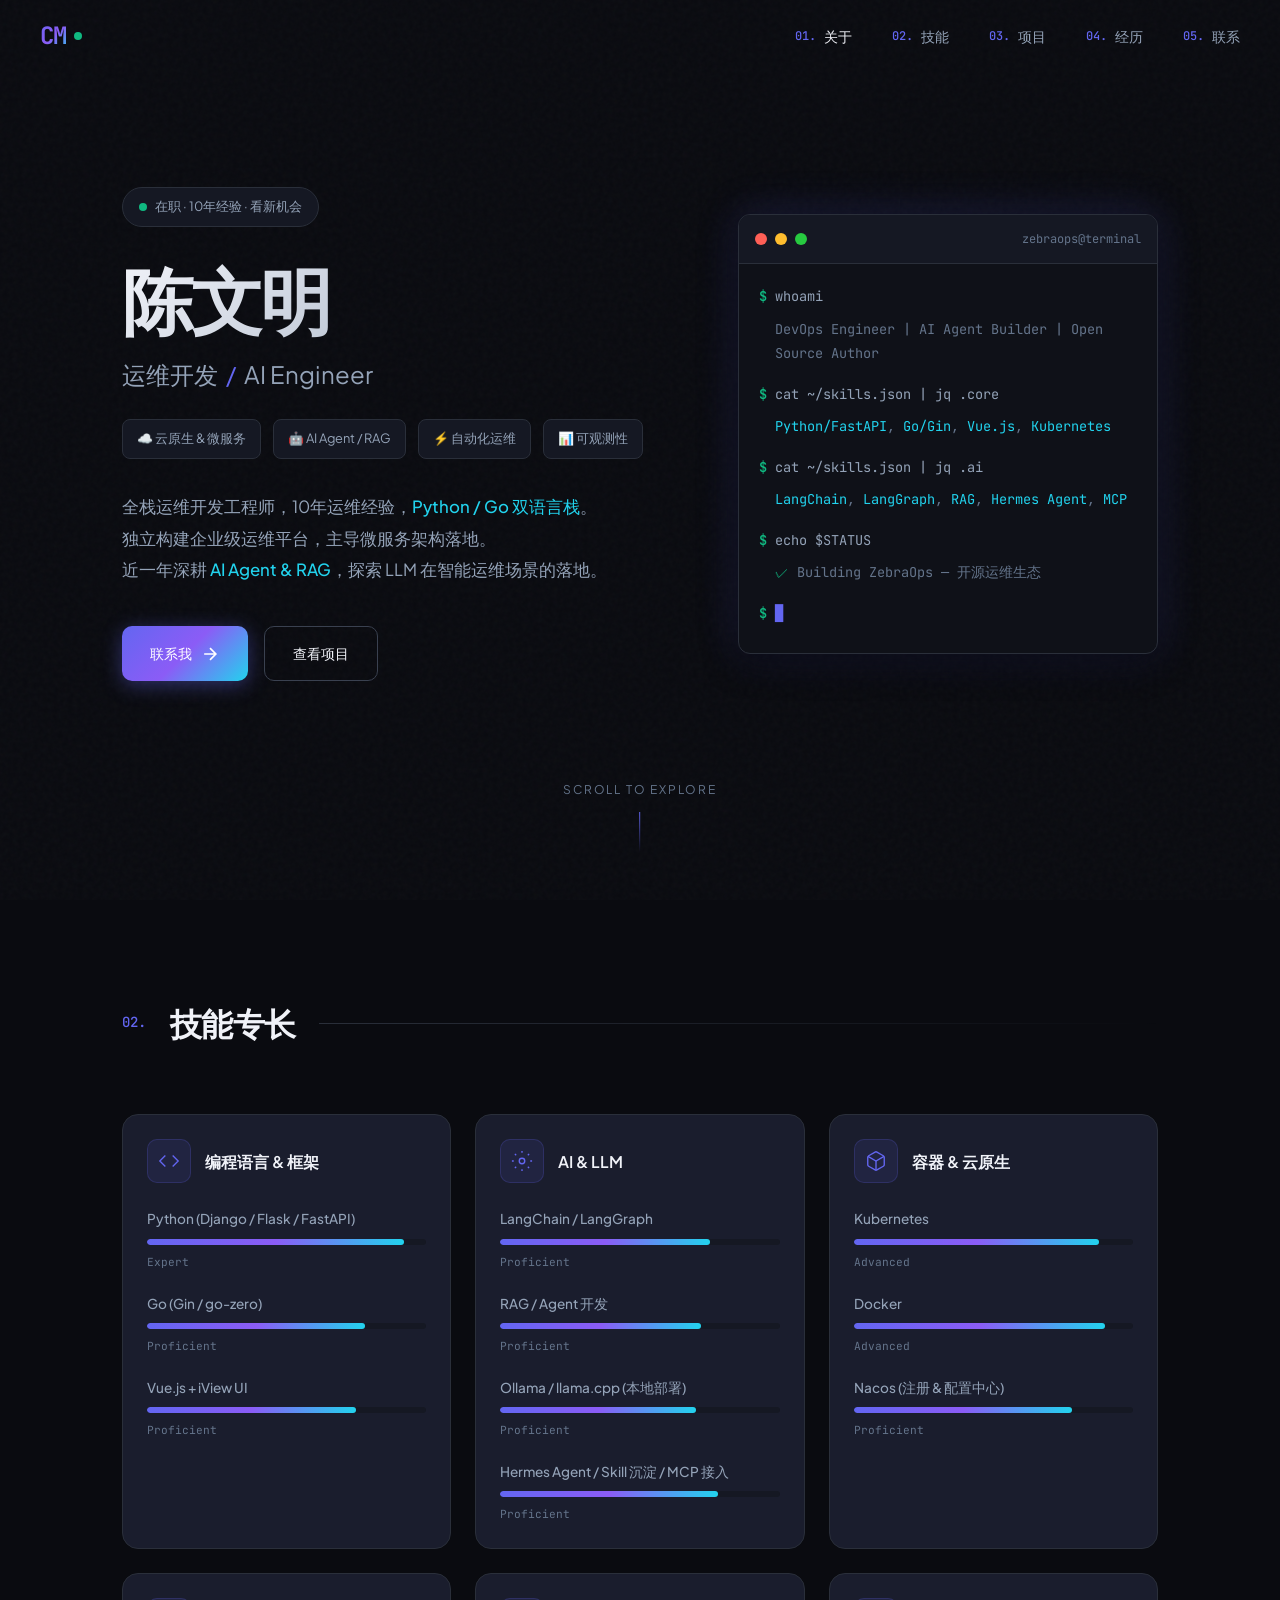
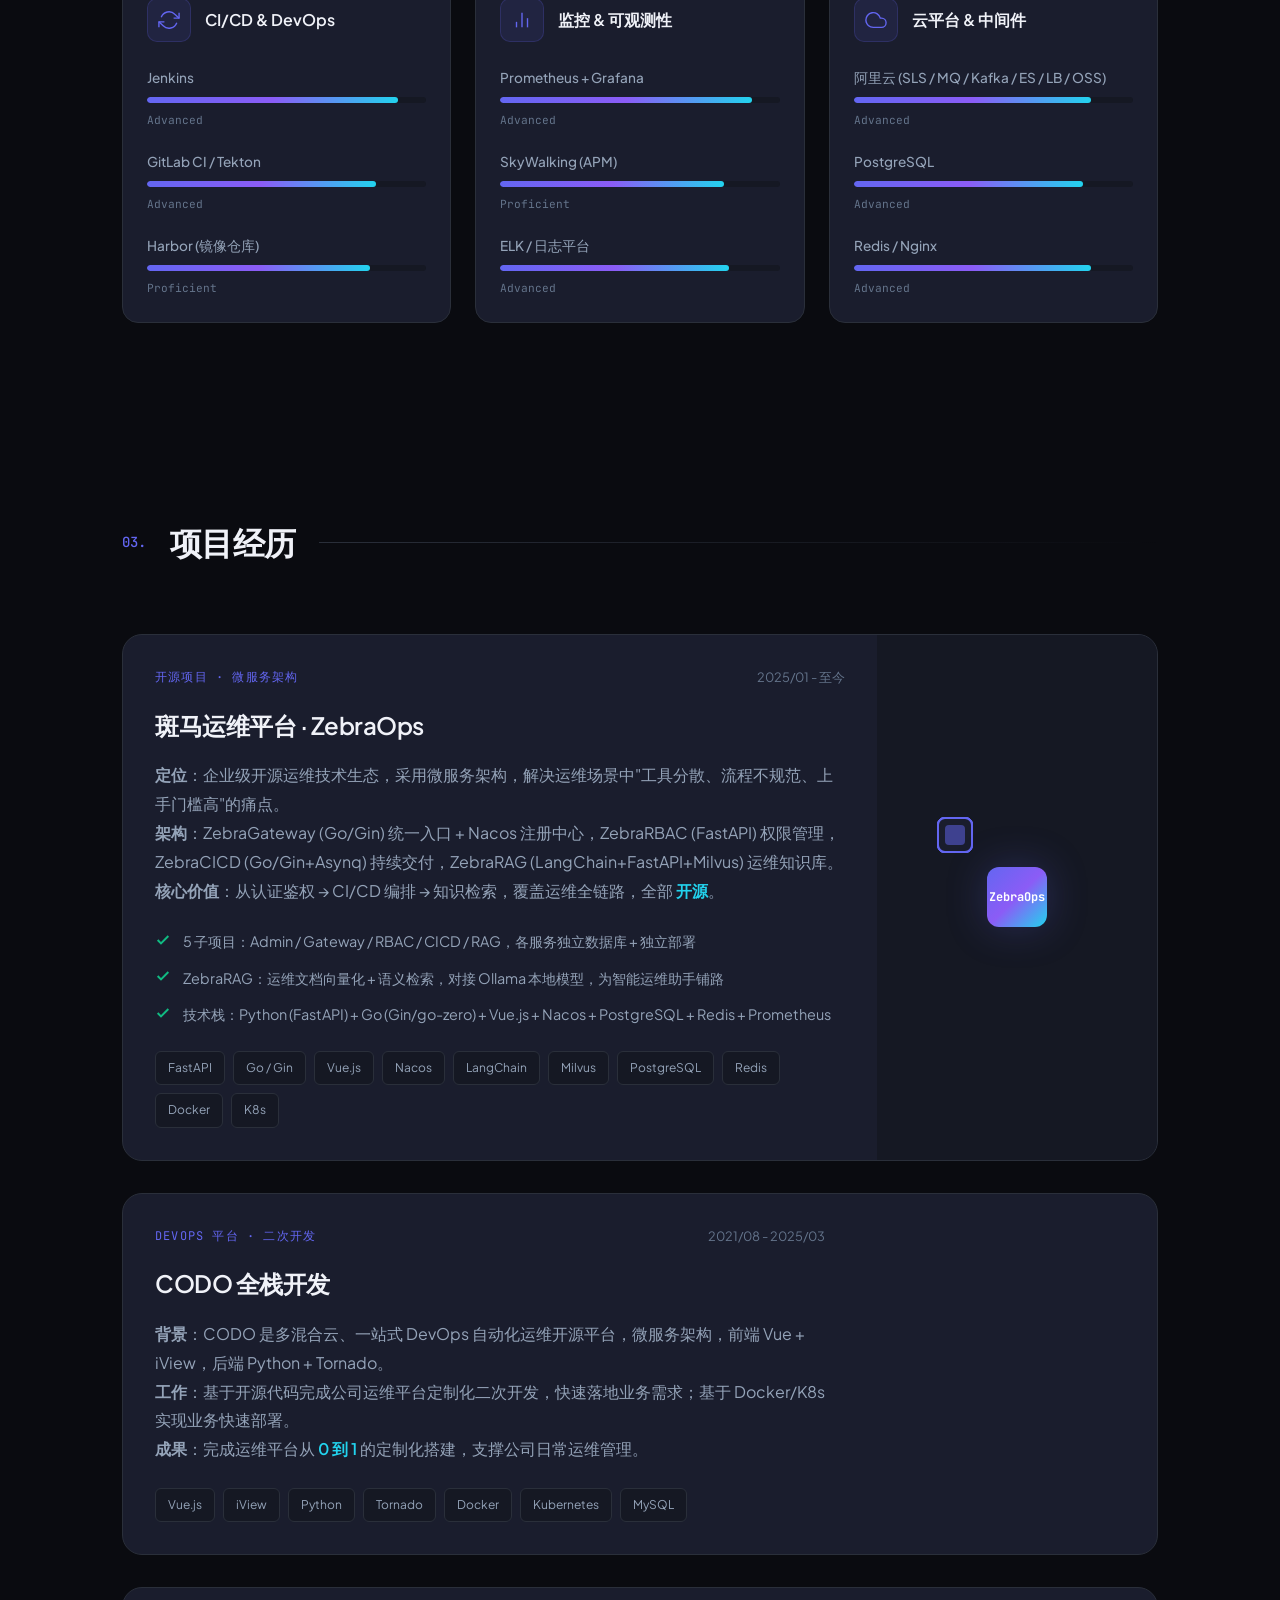
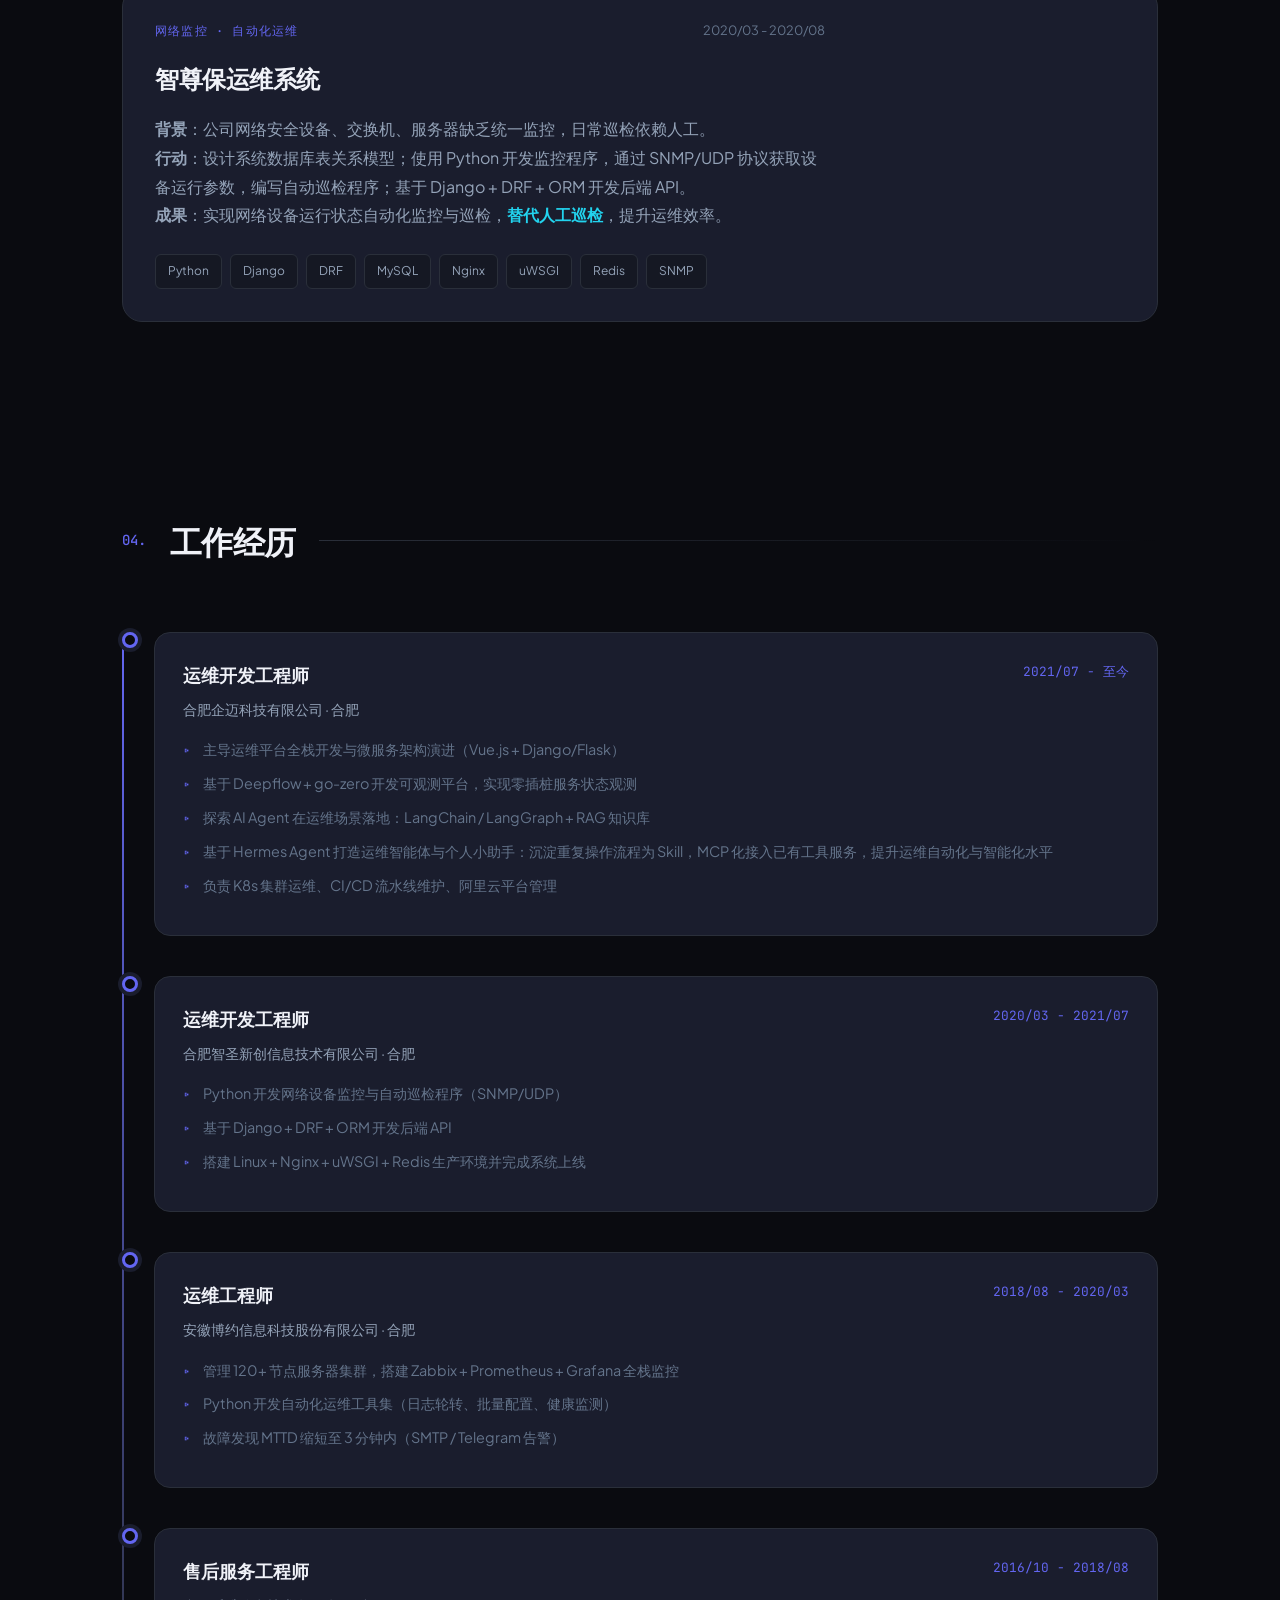
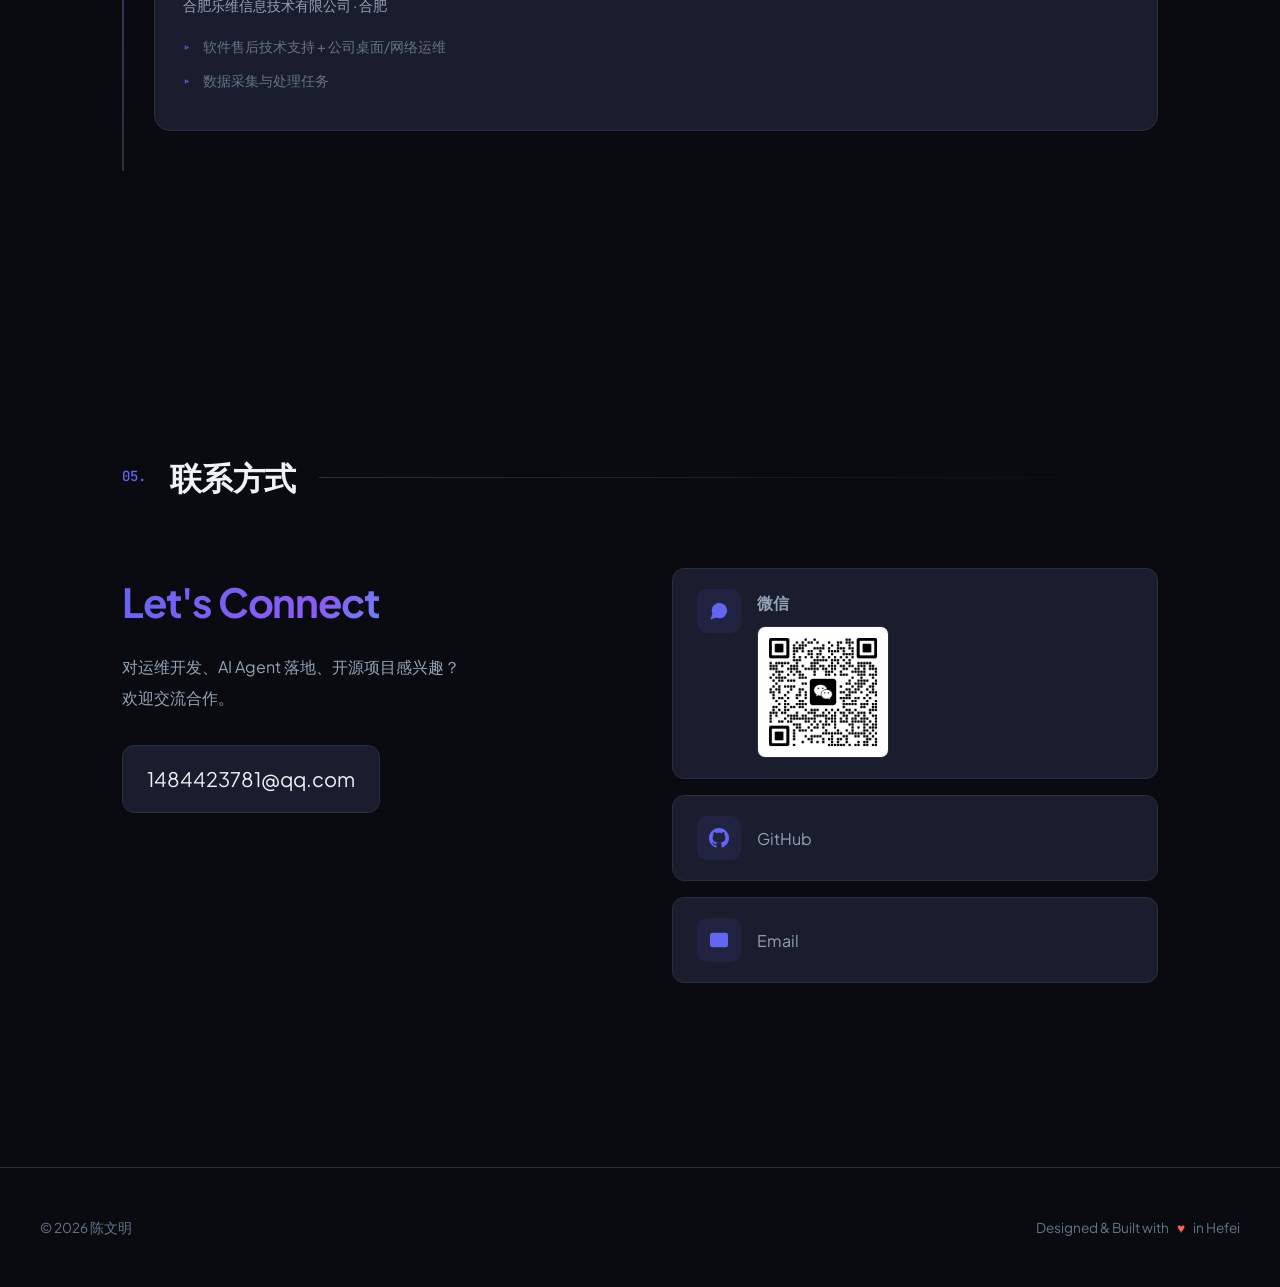
==== commit 0588497b: "feat(contact): 更新联系方式展示方式 - 将电话号码替换为微信二维码联系方式 - 在简历页面添加微信二维码展示 - 更新样式以支持新的联系卡片布局 - 添加打印版本中的二维码区域 - 新" ====
--- a/index.html
+++ b/index.html
@@ -4,6 +4,7 @@
   <meta charset="UTF-8">
   <meta name="viewport" content="width=device-width, initial-scale=1.0">
   <title>陈文明 | 运维开发 / AI Engineer</title>
+  <link rel="icon" type="image/jpeg" sizes="64x64" href="favicon.jpg">
   <link rel="preconnect" href="https://fonts.googleapis.com">
   <link rel="preconnect" href="https://fonts.gstatic.com" crossorigin>
   <link href="https://fonts.googleapis.com/css2?family=JetBrains+Mono:wght@400;500;600&family=Plus+Jakarta+Sans:wght@300;400;500;600;700&display=swap" rel="stylesheet">
@@ -580,14 +581,17 @@
         </div>
 
         <div class="contact-links">
-          <a href="tel:+86-18788879076" class="contact-link-card">
+          <div class="contact-link-card contact-wechat">
             <div class="contact-icon">
               <svg viewBox="0 0 24 24" fill="none" stroke="currentColor" stroke-width="1.5">
-                <path d="M22 16.92v3a2 2 0 01-2.18 2 19.79 19.79 0 01-8.63-3.07 19.5 19.5 0 01-6-6 19.79 19.79 0 01-3.07-8.67A2 2 0 014.11 2h3a2 2 0 012 1.72 12.84 12.84 0 00.7 2.81 2 2 0 01-.45 2.11L8.09 9.91a16 16 0 006 6l1.27-1.27a2 2 0 012.11-.45 12.84 12.84 0 002.81.7A2 2 0 0122 16.92z"/>
-              </svg>
-            </div>
-            <span>187 8887 9076</span>
-          </a>
+                <path d="M21 11.5a8.38 8.38 0 01-.9 3.8 8.5 8.5 0 01-7.6 4.7 8.38 8.38 0 01-3.8-.9L3 21l1.9-5.7a8.38 8.38 0 01-.9-3.8 8.5 8.5 0 014.7-7.6 8.38 8.38 0 013.8-.9h.5a8.48 8.48 0 018 8v.5z"/>
+              </svg>
+            </div>
+            <div class="wechat-info">
+              <span class="wechat-label">微信</span>
+              <img src="wechat.png" alt="微信二维码" class="wechat-qr">
+            </div>
+          </div>
           <a href="https://github.com/ZebraOps" target="_blank" class="contact-link-card">
             <div class="contact-icon">
               <svg viewBox="0 0 24 24" fill="currentColor">
--- a/styles.css
+++ b/styles.css
@@ -1044,6 +1044,34 @@
   height: 20px;
   fill: currentColor;
   color: var(--accent-primary);
+}
+
+.contact-wechat {
+  align-items: flex-start;
+  cursor: default;
+}
+
+.contact-wechat:hover {
+  transform: none;
+}
+
+.wechat-info {
+  display: flex;
+  flex-direction: column;
+  gap: 0.6rem;
+}
+
+.wechat-label {
+  color: var(--text-secondary);
+  font-weight: 600;
+}
+
+.wechat-qr {
+  width: 132px;
+  height: auto;
+  border-radius: 8px;
+  border: 1px solid var(--border-color);
+  display: block;
 }
 
 /* ========================================
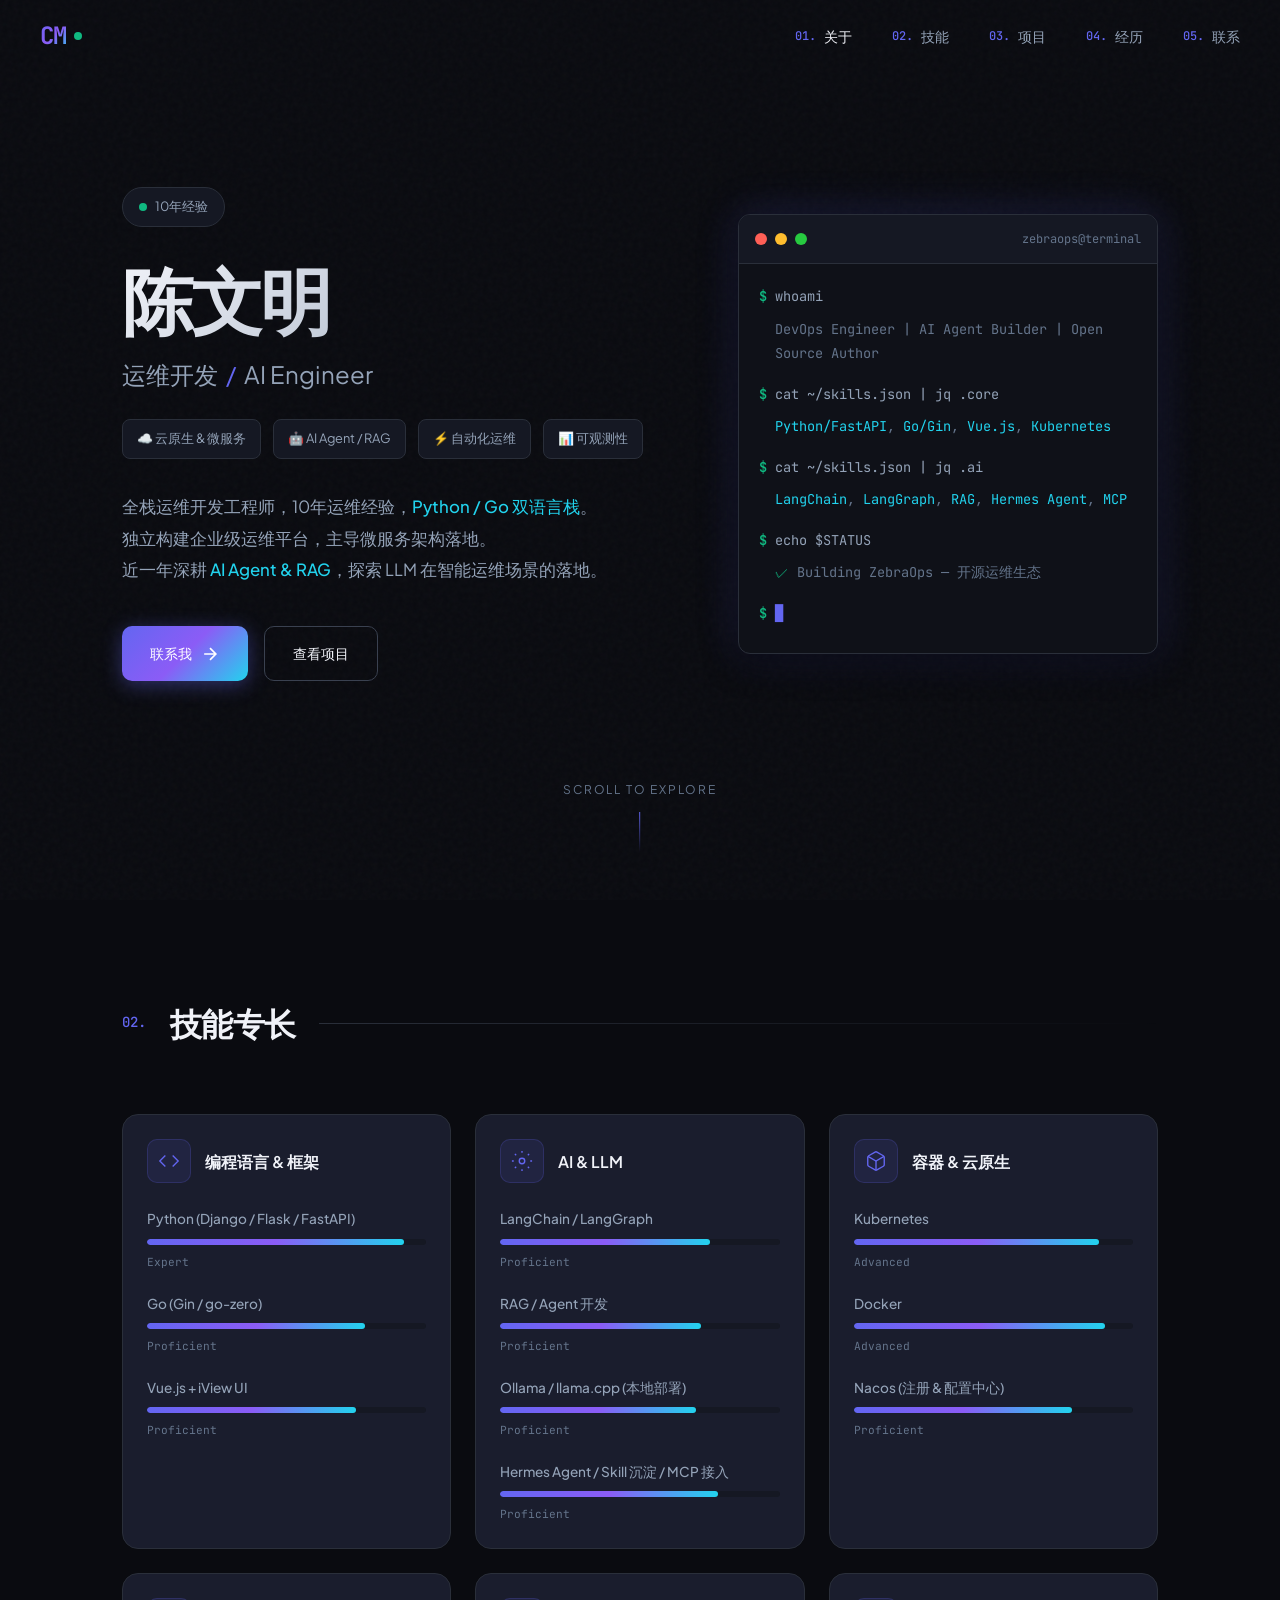
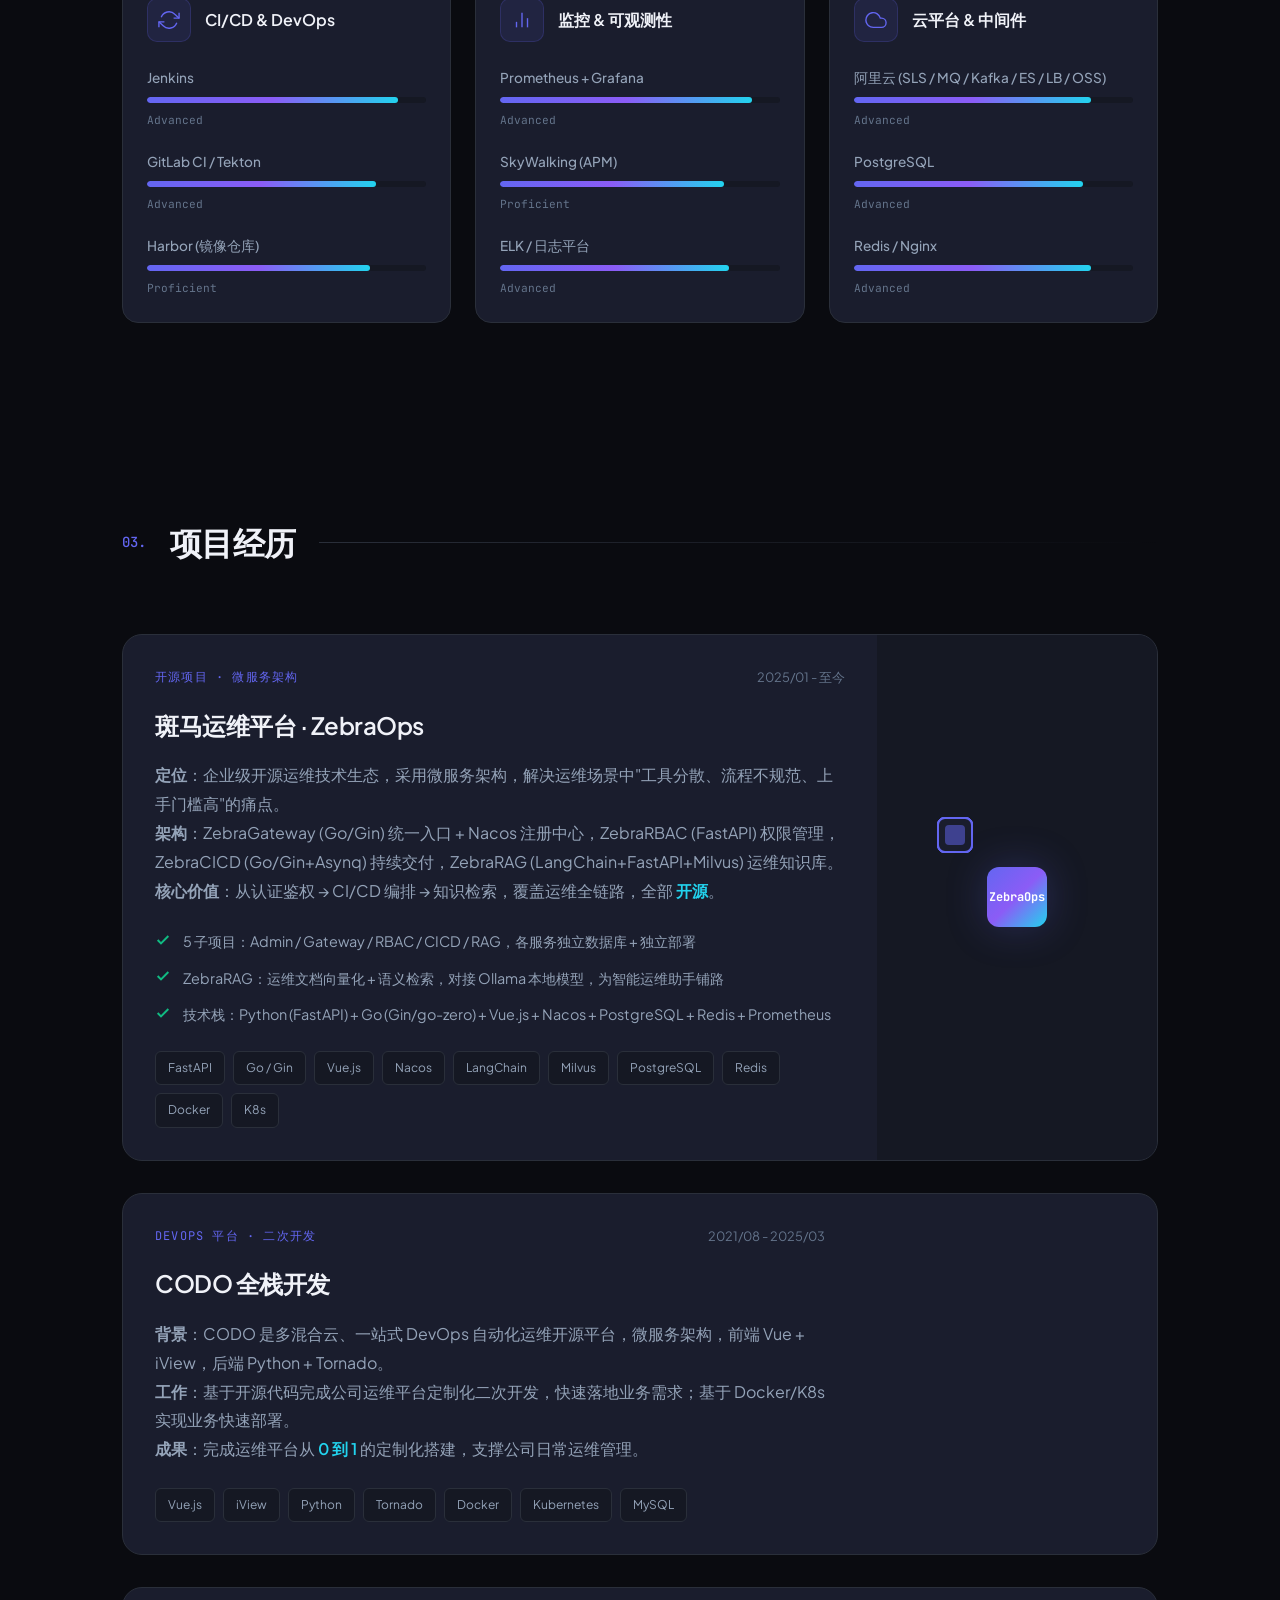
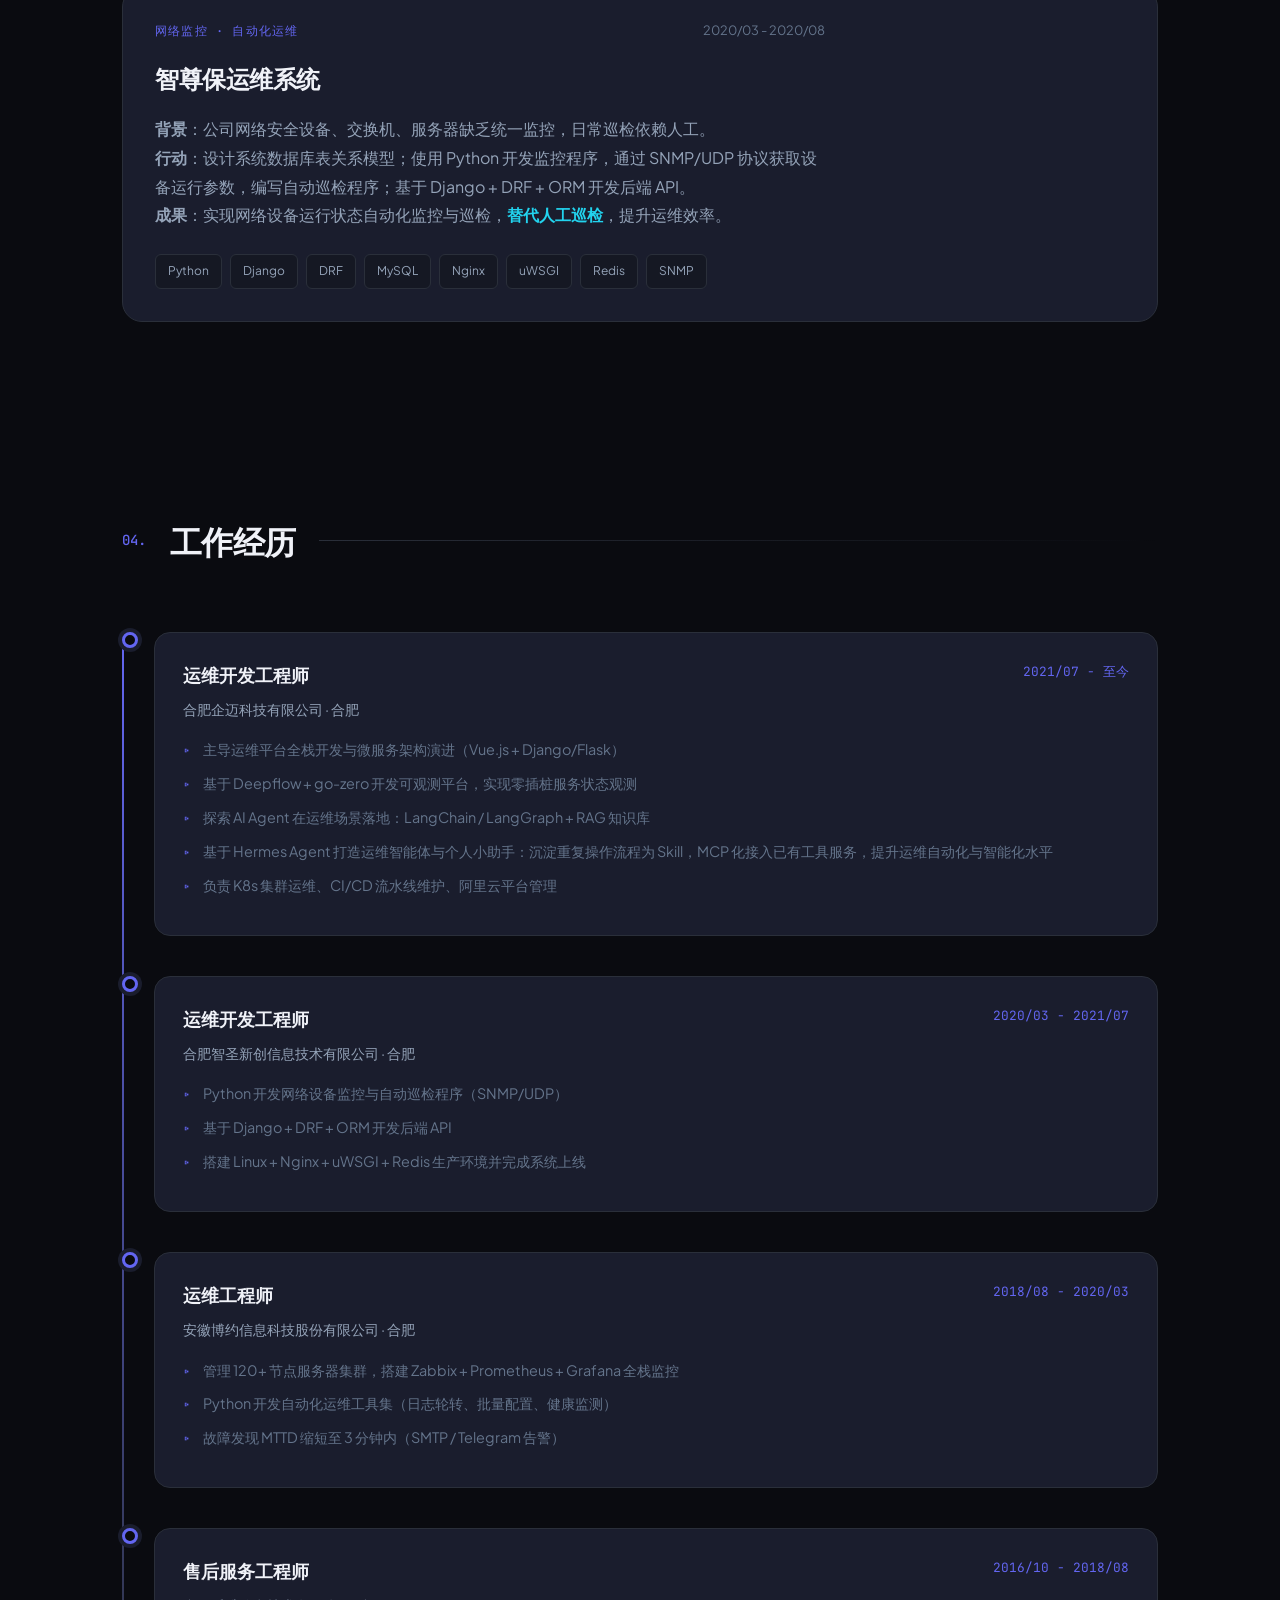
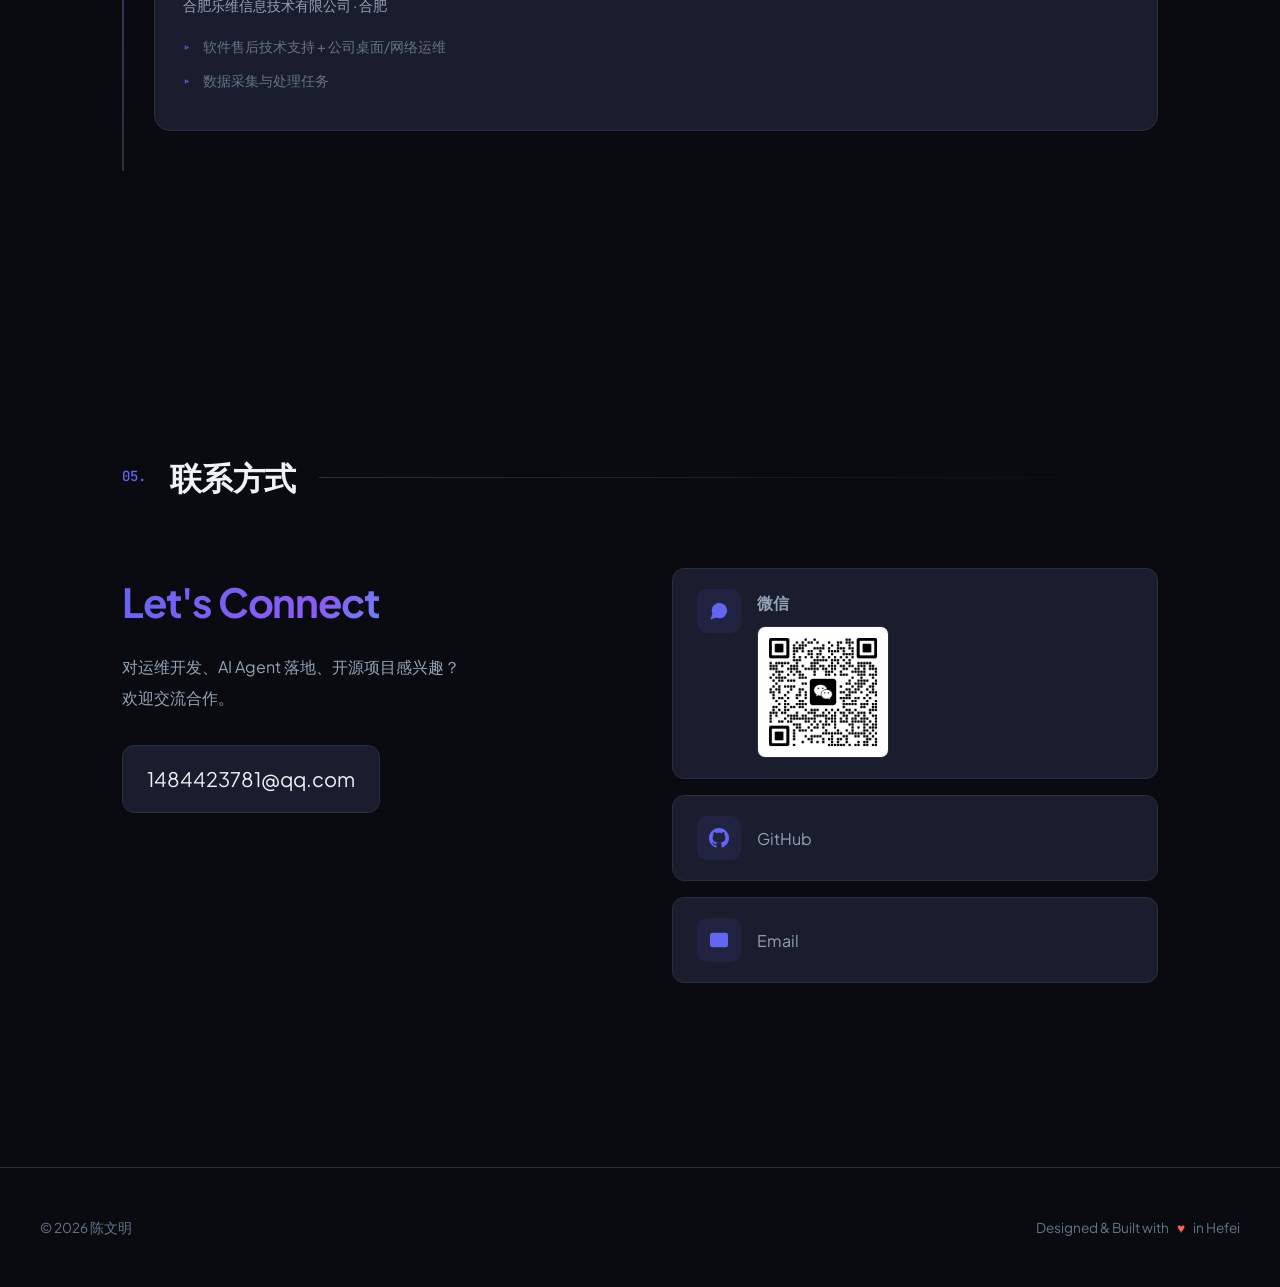
==== commit 93f11781: "docs(README): 更新个人简介去除求职状态 移除README.md中关于"在职、看新机会"的描述， 同时更新index.html和resume-print.html中的相关状态信息， 保持个" ====
--- a/index.html
+++ b/index.html
@@ -43,7 +43,7 @@
       <div class="hero-content">
         <div class="hero-badge">
           <span class="badge-dot"></span>
-          <span>在职 · 10年经验 · 看新机会</span>
+          <span>10年经验</span>
         </div>
         <h1 class="hero-name">
           <span class="name-line">陈文明</span>
